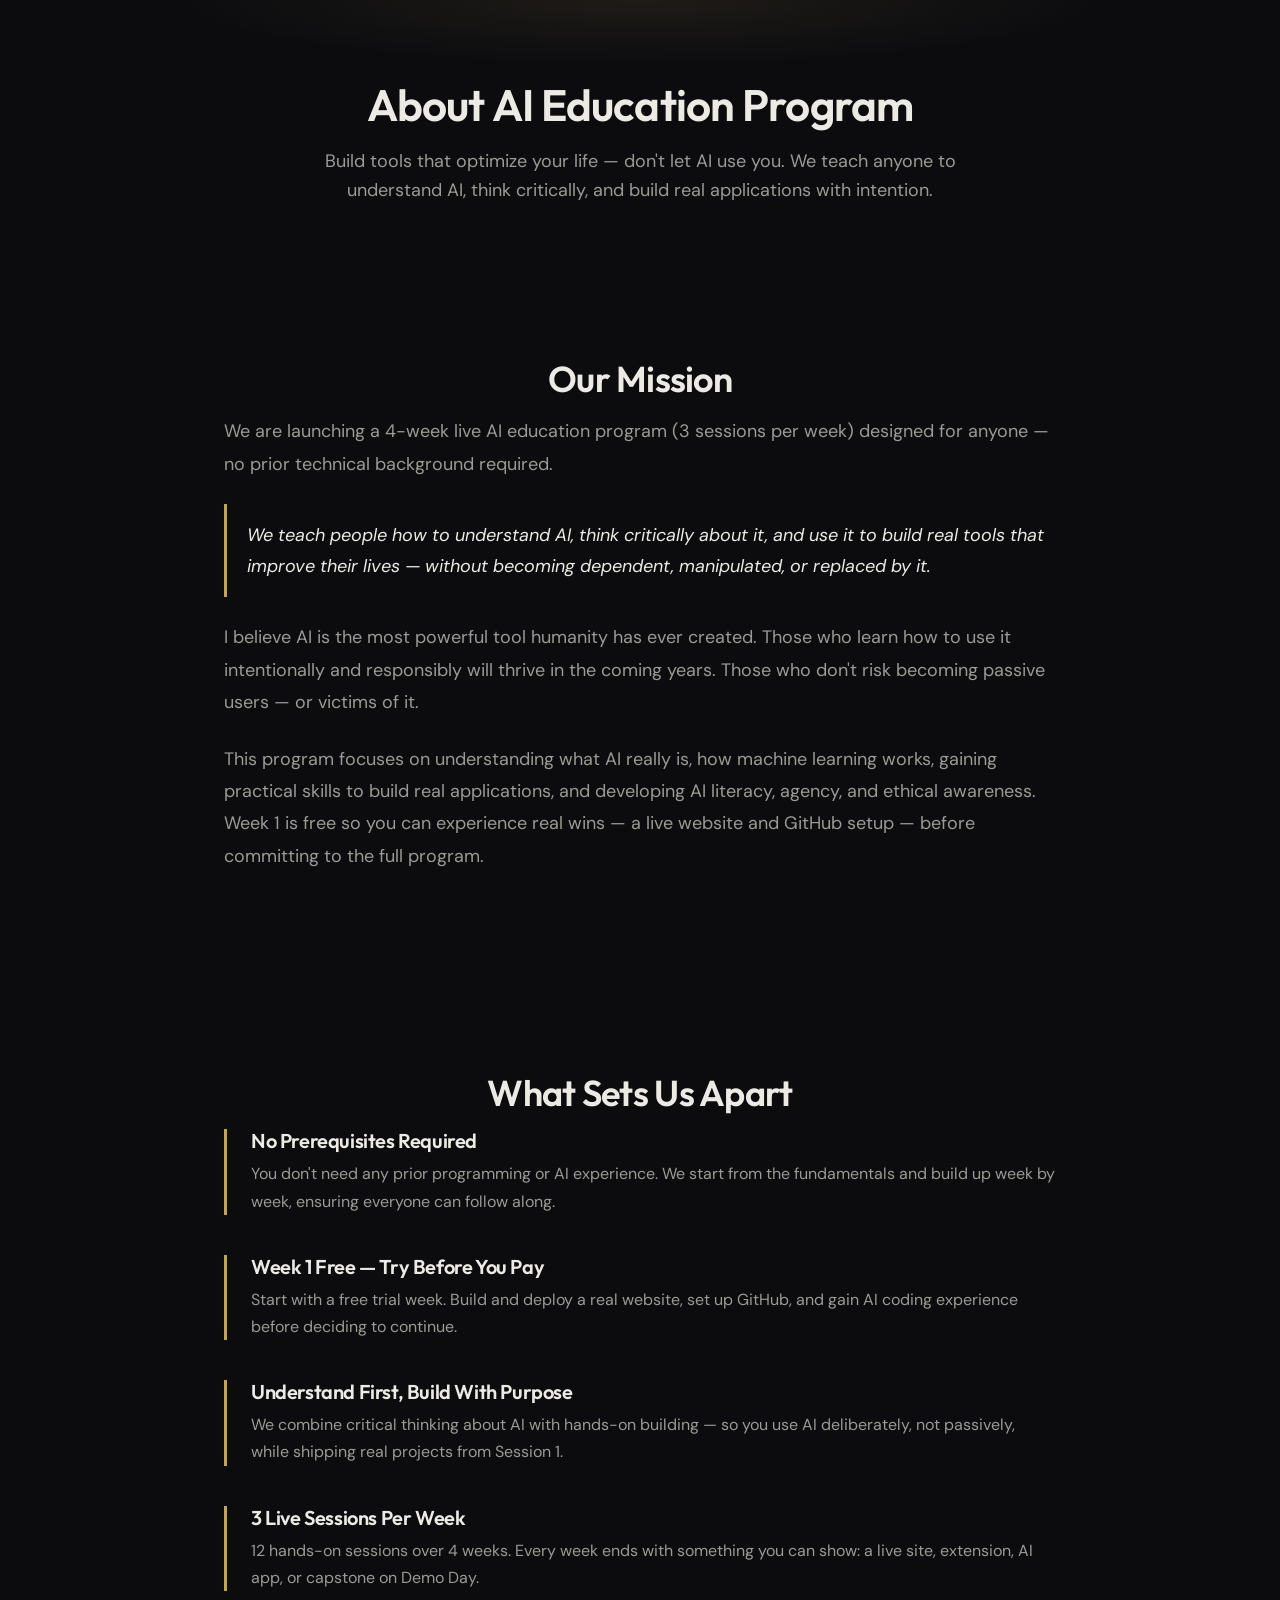
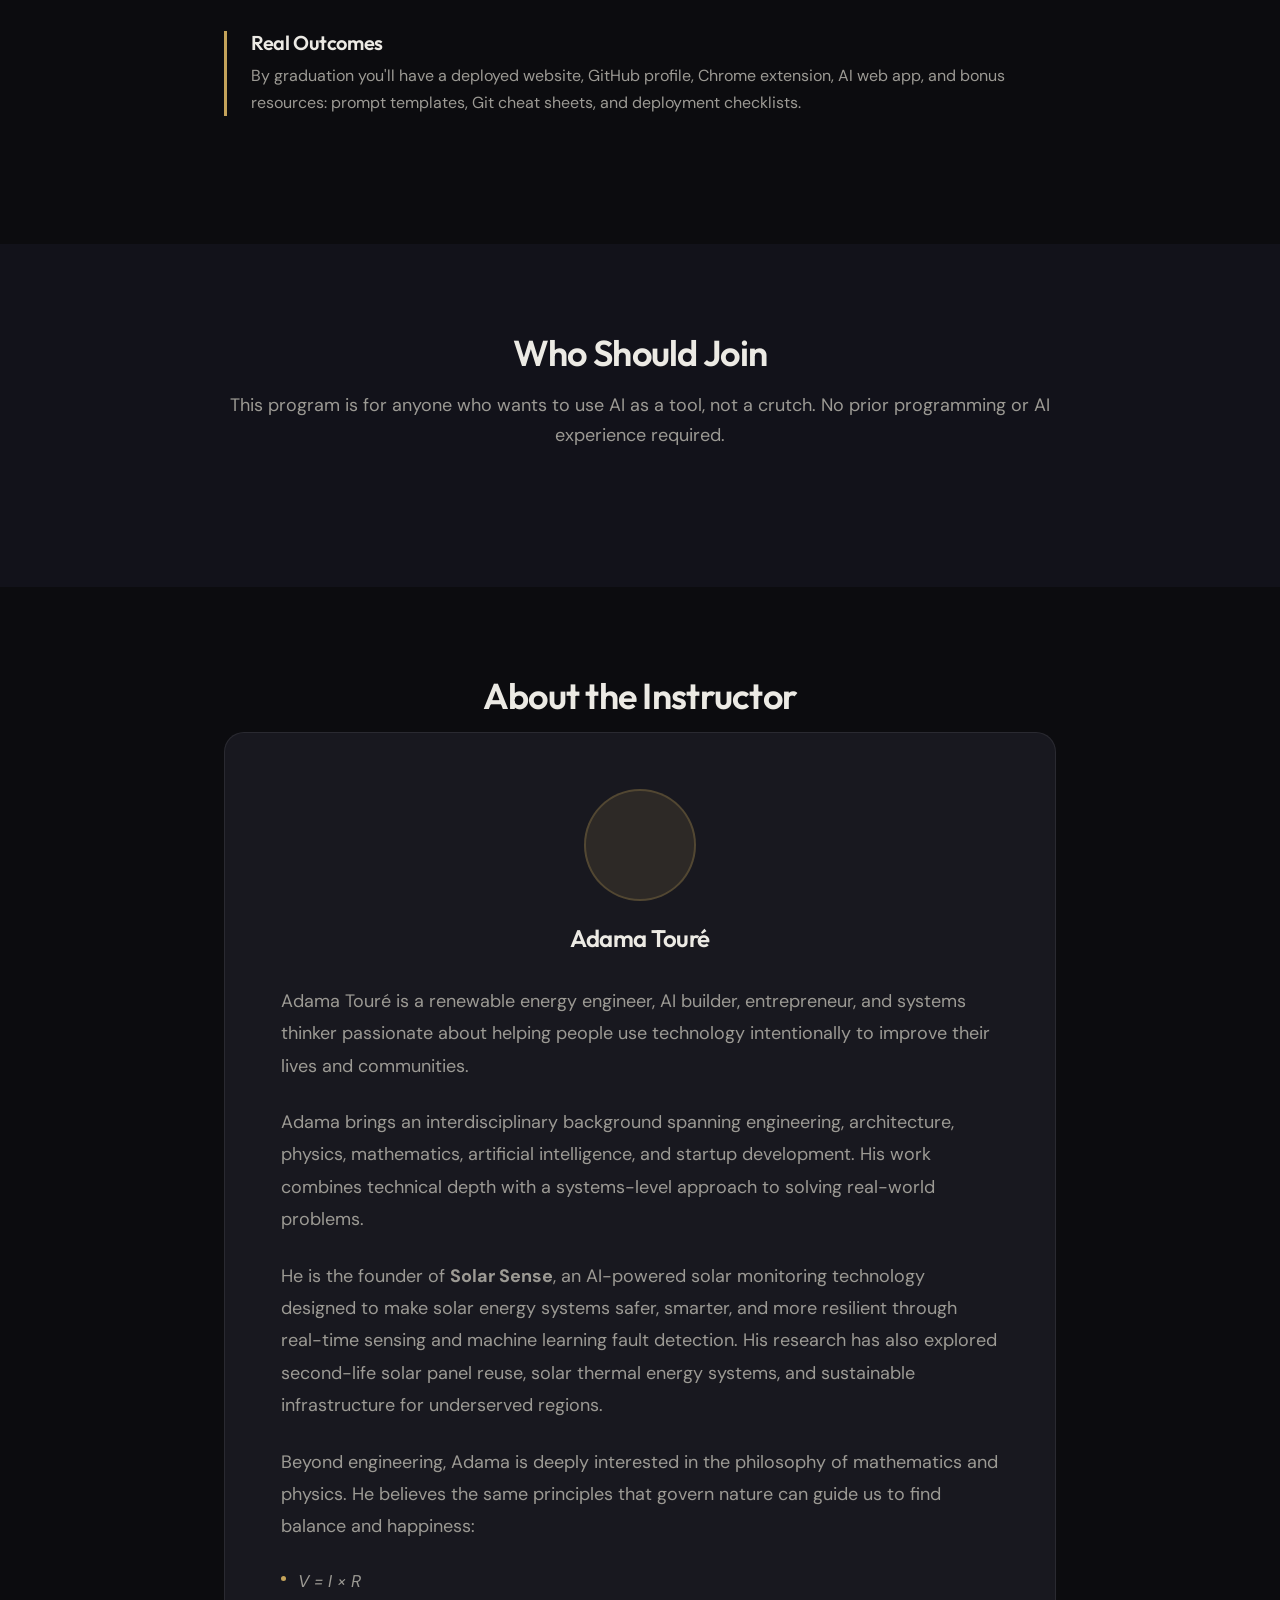
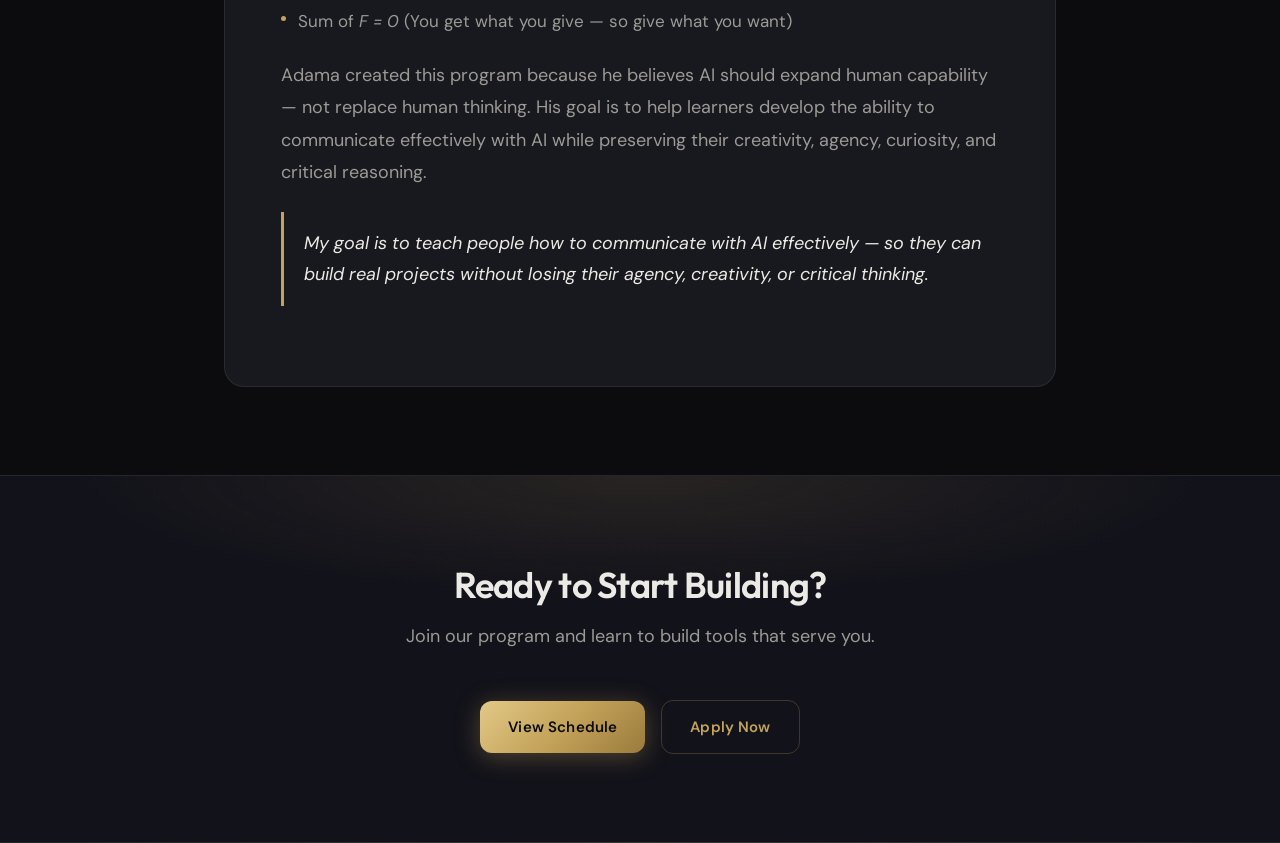
==== about.html @ 84e1b6be "Add Adama Toure instructor bio to about page" ====
<!DOCTYPE html>
<html lang="en">
<head>
  <meta charset="UTF-8" />
  <meta name="viewport" content="width=device-width, initial-scale=1.0" />
  <title>About | AI Education Program</title>
  <meta name="description" content="Learn about our 4-week AI education program with a free Week 1 trial. Understand AI, build real tools, and use it intentionally — no coding experience required." />
  <link rel="preconnect" href="https://fonts.googleapis.com" />
  <link rel="preconnect" href="https://fonts.gstatic.com" crossorigin />
  <link href="https://fonts.googleapis.com/css2?family=DM+Sans:ital,opsz,wght@0,9..40,400;0,9..40,500;0,9..40,600;0,9..40,700&family=Outfit:wght@500;600;700&display=swap" rel="stylesheet" />
  <meta name="theme-color" content="#0c0c0f" />
  <link rel="stylesheet" href="css/styles.css" />
</head>
<body>
  <main>
    <section class="page-hero">
      <div class="container text-center max-w-4xl">
        <h1>About AI Education Program</h1>
        <p class="lead">
          Build tools that optimize your life — don't let AI use you.
          We teach anyone to understand AI, think critically, and build real applications with intention.
        </p>
      </div>
    </section>

    <section class="section section-white">
      <div class="container max-w-4xl">
        <h2 class="section-title text-center">Our Mission</h2>
        <div class="prose">
          <p>
            We are launching a 4-week live AI education program (3 sessions per week) designed for anyone —
            no prior technical background required.
          </p>
          <blockquote class="program-quote">
            We teach people how to understand AI, think critically about it, and use it to build real tools that improve their lives — without becoming dependent, manipulated, or replaced by it.
          </blockquote>
          <p>
            I believe AI is the most powerful tool humanity has ever created. Those who learn how to use it
            intentionally and responsibly will thrive in the coming years. Those who don't risk becoming
            passive users — or victims of it.
          </p>
          <p>
            This program focuses on understanding what AI really is, how machine learning works, gaining
            practical skills to build real applications, and developing AI literacy, agency, and ethical awareness.
            Week 1 is free so you can experience real wins — a live website and GitHub setup — before committing
            to the full program.
          </p>
        </div>
      </div>
    </section>

    <section class="section section-white">
      <div class="container max-w-4xl">
        <h2 class="section-title text-center mb-16">What Sets Us Apart</h2>
        <div class="feature-block">
          <h3>No Prerequisites Required</h3>
          <p>You don't need any prior programming or AI experience. We start from the fundamentals and build up week by week, ensuring everyone can follow along.</p>
        </div>
        <div class="feature-block">
          <h3>Week 1 Free — Try Before You Pay</h3>
          <p>Start with a free trial week. Build and deploy a real website, set up GitHub, and gain AI coding experience before deciding to continue.</p>
        </div>
        <div class="feature-block">
          <h3>Understand First, Build With Purpose</h3>
          <p>We combine critical thinking about AI with hands-on building — so you use AI deliberately, not passively, while shipping real projects from Session 1.</p>
        </div>
        <div class="feature-block">
          <h3>3 Live Sessions Per Week</h3>
          <p>12 hands-on sessions over 4 weeks. Every week ends with something you can show: a live site, extension, AI app, or capstone on Demo Day.</p>
        </div>
        <div class="feature-block">
          <h3>Real Outcomes</h3>
          <p>By graduation you'll have a deployed website, GitHub profile, Chrome extension, AI web app, and bonus resources: prompt templates, Git cheat sheets, and deployment checklists.</p>
        </div>
      </div>
    </section>

    <section class="section section-gray">
      <div class="container max-w-4xl">
        <h2 class="section-title text-center">Who Should Join</h2>
        <p class="section-intro text-center">This program is for anyone who wants to use AI as a tool, not a crutch. No prior programming or AI experience required.</p>
        <div id="about-audience" class="grid-2"></div>
      </div>
    </section>

    <section class="section section-white">
      <div class="container max-w-4xl">
        <h2 class="section-title text-center mb-16">About the Instructor</h2>
        <div class="instructor-card">
          <div class="instructor-card-header text-center">
            <div class="avatar-placeholder" aria-hidden="true"></div>
            <h3>Adama Touré</h3>
          </div>
          <div class="prose instructor-bio">
            <p>
              Adama Touré is a renewable energy engineer, AI builder, entrepreneur, and systems thinker passionate about helping people use technology intentionally to improve their lives and communities.
            </p>
            <p>
              Adama brings an interdisciplinary background spanning engineering, architecture, physics, mathematics, artificial intelligence, and startup development. His work combines technical depth with a systems-level approach to solving real-world problems.
            </p>
            <p>
              He is the founder of <strong>Solar Sense</strong>, an AI-powered solar monitoring technology designed to make solar energy systems safer, smarter, and more resilient through real-time sensing and machine learning fault detection. His research has also explored second-life solar panel reuse, solar thermal energy systems, and sustainable infrastructure for underserved regions.
            </p>
            <p>
              Beyond engineering, Adama is deeply interested in the philosophy of mathematics and physics. He believes the same principles that govern nature can guide us to find balance and happiness:
            </p>
            <ul class="instructor-principles">
              <li><span class="topic-dot"></span><span><em>V = I × R</em></span></li>
              <li><span class="topic-dot"></span><span>Sum of <em>F = 0</em> (You get what you give — so give what you want)</span></li>
            </ul>
            <p>
              Adama created this program because he believes AI should expand human capability — not replace human thinking. His goal is to help learners develop the ability to communicate effectively with AI while preserving their creativity, agency, curiosity, and critical reasoning.
            </p>
            <blockquote class="program-quote">
              My goal is to teach people how to communicate with AI effectively — so they can build real projects without losing their agency, creativity, or critical thinking.
            </blockquote>
          </div>
        </div>
      </div>
    </section>

    <section class="section section-primary">
      <div class="container text-center">
        <h2 class="section-title">Ready to Start Building?</h2>
        <p class="section-intro">Join our program and learn to build tools that serve you.</p>
        <div class="btn-group">
          <a href="schedule.html" class="btn btn-primary">View Schedule</a>
          <a href="contact.html#apply" class="btn btn-secondary">Apply Now</a>
        </div>
      </div>
    </section>
  </main>

  <script src="js/data.js"></script>
  <script src="js/layout.js"></script>
  <script src="js/main.js"></script>
</body>
</html>
---- css/styles.css ----
/* AI Mastery — Midnight Champagne design system */

:root {
  /* Core palette */
  --gold: #c4a35a;
  --gold-light: #e2c887;
  --gold-dark: #9a7b3c;
  --gold-glow: rgba(196, 163, 90, 0.35);

  --ink: #0c0c0f;
  --ink-raised: #12121a;
  --surface: #18181f;
  --surface-hover: #1f1f28;
  --border: rgba(255, 255, 255, 0.08);
  --border-gold: rgba(196, 163, 90, 0.25);

  --text: #eceae4;
  --text-muted: #9c9a94;
  --text-dim: #6b6963;

  /* Legacy token mapping */
  --primary-50: rgba(196, 163, 90, 0.06);
  --primary-100: rgba(196, 163, 90, 0.12);
  --primary-200: rgba(196, 163, 90, 0.28);
  --primary-600: var(--gold);
  --primary-700: var(--gold-light);

  --bg-page: var(--ink);
  --bg-elevated: var(--ink-raised);
  --bg-card: var(--surface);
  --bg-card-alt: var(--surface-hover);

  --gray-50: var(--ink-raised);
  --gray-200: var(--border);
  --gray-300: rgba(255, 255, 255, 0.12);
  --gray-400: var(--text-dim);
  --gray-500: var(--text-muted);
  --gray-600: #b8b5ae;
  --gray-700: #d8d5ce;
  --gray-800: var(--surface);
  --gray-900: var(--text);
  --white: var(--surface);

  --font-display: 'Outfit', system-ui, sans-serif;
  --font-body: 'DM Sans', system-ui, sans-serif;

  --radius-sm: 0.5rem;
  --radius-md: 0.75rem;
  --radius-lg: 1rem;
  --radius-xl: 1.25rem;

  --shadow-sm: 0 2px 8px rgba(0, 0, 0, 0.25);
  --shadow-md: 0 8px 32px rgba(0, 0, 0, 0.4);
  --shadow-gold: 0 4px 24px var(--gold-glow);

  --ease: cubic-bezier(0.4, 0, 0.2, 1);
  --header-h: 4.5rem;
}

*,
*::before,
*::after {
  box-sizing: border-box;
}

html {
  scroll-behavior: smooth;
}

body {
  margin: 0;
  font-family: var(--font-body);
  font-size: 1rem;
  background: var(--bg-page);
  color: var(--text);
  line-height: 1.65;
  -webkit-font-smoothing: antialiased;
}

img {
  max-width: 100%;
  height: auto;
}

a {
  color: inherit;
  text-decoration: none;
}

a:focus-visible,
button:focus-visible {
  outline: 2px solid var(--gold);
  outline-offset: 3px;
}

.container {
  max-width: 76rem;
  margin: 0 auto;
  padding: 0 1.25rem;
}

@media (min-width: 640px) {
  .container {
    padding: 0 2rem;
  }
}

main {
  min-height: calc(100vh - 10rem);
}

/* Typography */
h1, h2, h3, h4 {
  font-family: var(--font-display);
  color: var(--text);
  font-weight: 600;
  letter-spacing: -0.02em;
  line-height: 1.15;
}

/* Header */
.site-header {
  position: sticky;
  top: 0;
  z-index: 50;
  background: rgba(12, 12, 15, 0.82);
  backdrop-filter: blur(16px);
  -webkit-backdrop-filter: blur(16px);
  border-bottom: 1px solid var(--border);
}

.site-header .container {
  padding-top: 1rem;
  padding-bottom: 1rem;
}

.nav-row {
  display: flex;
  align-items: center;
  justify-content: space-between;
  min-height: 2.5rem;
}

.logo {
  font-family: var(--font-display);
  font-size: 1.375rem;
  font-weight: 700;
  letter-spacing: -0.03em;
  color: var(--gold);
  transition: color 0.2s var(--ease);
}

.logo:hover {
  color: var(--gold-light);
}

.nav-desktop {
  display: none;
  align-items: center;
  gap: 0.25rem;
}

.nav-desktop a {
  padding: 0.5rem 1rem;
  border-radius: var(--radius-sm);
  color: var(--text-muted);
  font-size: 0.9375rem;
  font-weight: 500;
  transition: color 0.2s var(--ease), background 0.2s var(--ease);
}

.nav-desktop a:hover {
  color: var(--text);
  background: var(--primary-50);
}

.nav-desktop a.active {
  color: var(--gold);
  background: var(--primary-100);
}

.nav-toggle {
  display: flex;
  align-items: center;
  justify-content: center;
  background: var(--primary-50);
  border: 1px solid var(--border);
  border-radius: var(--radius-sm);
  color: var(--text);
  cursor: pointer;
  padding: 0.5rem;
  transition: border-color 0.2s var(--ease), background 0.2s var(--ease);
}

.nav-toggle:hover {
  border-color: var(--border-gold);
  background: var(--primary-100);
}

.nav-toggle svg {
  width: 1.25rem;
  height: 1.25rem;
}

.nav-mobile {
  display: none;
  margin-top: 0.75rem;
  padding: 0.75rem;
  background: var(--surface);
  border: 1px solid var(--border);
  border-radius: var(--radius-md);
}

.nav-mobile.open {
  display: block;
}

.nav-mobile a {
  display: block;
  padding: 0.75rem 1rem;
  border-radius: var(--radius-sm);
  color: var(--text-muted);
  font-weight: 500;
  transition: color 0.2s, background 0.2s;
}

.nav-mobile a:hover,
.nav-mobile a.active {
  color: var(--gold);
  background: var(--primary-50);
}

@media (min-width: 768px) {
  .nav-desktop {
    display: flex;
  }

  .nav-toggle {
    display: none;
  }
}

.sr-only {
  position: absolute;
  width: 1px;
  height: 1px;
  padding: 0;
  margin: -1px;
  overflow: hidden;
  clip: rect(0, 0, 0, 0);
  border: 0;
}

/* Footer */
.site-footer {
  background: var(--ink-raised);
  border-top: 1px solid var(--border);
  color: var(--text-muted);
}

.site-footer .container {
  padding-top: 4rem;
  padding-bottom: 2rem;
}

.footer-grid {
  display: grid;
  grid-template-columns: 1fr;
  gap: 2.5rem;
}

@media (min-width: 768px) {
  .footer-grid {
    grid-template-columns: 1.4fr 1fr 1fr;
  }

  .footer-grid-simple {
    grid-template-columns: 1fr;
    max-width: 24rem;
  }
}

.site-footer h3 {
  font-family: var(--font-display);
  color: var(--gold);
  font-size: 1rem;
  font-weight: 600;
  text-transform: uppercase;
  letter-spacing: 0.08em;
  margin: 0 0 1.25rem;
}

.site-footer p,
.site-footer li {
  font-size: 0.9375rem;
  line-height: 1.6;
}

.site-footer ul {
  list-style: none;
  padding: 0;
  margin: 0;
}

.site-footer li {
  margin-bottom: 0.625rem;
}

.site-footer a {
  transition: color 0.2s var(--ease);
}

.site-footer a:hover {
  color: var(--gold-light);
}

.footer-bottom {
  border-top: 1px solid var(--border);
  margin-top: 3rem;
  padding-top: 1.5rem;
  text-align: center;
  font-size: 0.8125rem;
  color: var(--text-dim);
}

/* Buttons */
.btn {
  display: inline-flex;
  align-items: center;
  justify-content: center;
  padding: 0.875rem 1.75rem;
  border-radius: var(--radius-md);
  font-family: var(--font-body);
  font-size: 0.9375rem;
  font-weight: 600;
  letter-spacing: 0.01em;
  transition: transform 0.2s var(--ease), box-shadow 0.2s var(--ease), background 0.2s var(--ease), border-color 0.2s var(--ease);
}

.btn:hover {
  transform: translateY(-2px);
}

.btn:active {
  transform: translateY(0);
}

.btn-primary {
  background: linear-gradient(135deg, var(--gold-light) 0%, var(--gold) 50%, var(--gold-dark) 100%);
  color: #0c0c0f;
  border: none;
  box-shadow: var(--shadow-gold);
}

.btn-primary:hover {
  box-shadow: 0 6px 28px var(--gold-glow);
  color: #0c0c0f;
}

.btn-secondary {
  background: transparent;
  color: var(--gold);
  border: 1.5px solid var(--border-gold);
}

.btn-secondary:hover {
  background: var(--primary-50);
  border-color: var(--gold);
  color: var(--gold-light);
}

.btn-group {
  display: flex;
  flex-direction: column;
  gap: 1rem;
  justify-content: center;
  align-items: center;
}

@media (min-width: 640px) {
  .btn-group {
    flex-direction: row;
  }
}

/* Sections */
.section {
  padding: 5.5rem 0;
  position: relative;
}

.section-sm {
  padding: 0;
}

.section-white {
  background: var(--bg-page);
}

.section-gray {
  background: var(--ink-raised);
}

.section-primary {
  background:
    radial-gradient(ellipse 80% 60% at 50% 0%, rgba(196, 163, 90, 0.12) 0%, transparent 55%),
    var(--ink-raised);
  border-top: 1px solid var(--border);
  border-bottom: 1px solid var(--border);
}

.section-primary h2.section-title {
  color: var(--text);
}

.section-primary .section-intro {
  color: var(--text-muted);
}

.text-center {
  text-align: center;
}

/* Hero */
.hero {
  position: relative;
  padding: 6rem 0 5rem;
  overflow: hidden;
}

.hero::before {
  content: '';
  position: absolute;
  inset: 0;
  background:
    radial-gradient(ellipse 70% 50% at 50% -10%, rgba(196, 163, 90, 0.18) 0%, transparent 55%),
    radial-gradient(ellipse 40% 30% at 80% 60%, rgba(196, 163, 90, 0.06) 0%, transparent 50%);
  pointer-events: none;
}

.hero .container {
  position: relative;
  z-index: 1;
}

.cohort-start-banner {
  margin: 1rem 0 0;
  font-size: 1rem;
  color: var(--gray-400);
  animation: fadeUp 0.6s var(--ease) 0.25s both;
}

.cohort-start-banner strong {
  color: var(--gold);
  font-weight: 600;
}

.hero-badge {
  display: inline-block;
  padding: 0.375rem 1rem;
  margin-bottom: 1.5rem;
  font-size: 0.8125rem;
  font-weight: 600;
  letter-spacing: 0.12em;
  text-transform: uppercase;
  color: var(--gold);
  background: var(--primary-100);
  border: 1px solid var(--border-gold);
  border-radius: 999px;
  animation: fadeUp 0.6s var(--ease) both;
}

.hero h1 {
  font-size: clamp(2rem, 5vw, 3.5rem);
  font-weight: 700;
  margin: 0 0 1.5rem;
  line-height: 1.1;
  animation: fadeUp 0.6s var(--ease) 0.1s both;
}

.hero .highlight {
  display: block;
  margin-top: 0.25rem;
  background: linear-gradient(135deg, var(--gold-light) 0%, var(--gold) 100%);
  -webkit-background-clip: text;
  -webkit-text-fill-color: transparent;
  background-clip: text;
}

.hero-intro {
  max-width: 40rem;
  margin: 0 auto 2rem;
}

.hero-quote {
  text-align: left;
  margin: 0 auto 1.5rem;
}

.hero .lead {
  font-size: clamp(1.0625rem, 2vw, 1.25rem);
  color: var(--text-muted);
  max-width: 36rem;
  margin-left: auto;
  margin-right: auto;
  line-height: 1.7;
  animation: fadeUp 0.6s var(--ease) 0.2s both;
}

.hero-intro .lead {
  margin-bottom: 1rem;
}

.hero-intro .lead:last-child {
  margin-bottom: 2.5rem;
}

.hero .btn-group {
  animation: fadeUp 0.6s var(--ease) 0.3s both;
}

@media (min-width: 768px) {
  .hero {
    padding: 8rem 0 6rem;
  }
}

.page-hero {
  position: relative;
  padding: 5rem 0 4rem;
  overflow: hidden;
}

.page-hero::before {
  content: '';
  position: absolute;
  inset: 0;
  background: radial-gradient(ellipse 60% 40% at 50% 0%, rgba(196, 163, 90, 0.1) 0%, transparent 60%);
  pointer-events: none;
}

.page-hero .container {
  position: relative;
  z-index: 1;
}

.page-hero h1 {
  font-size: clamp(2rem, 4vw, 2.75rem);
  margin: 0 0 1rem;
}

.page-hero .lead {
  font-size: 1.125rem;
  color: var(--text-muted);
  margin: 0;
  max-width: 40rem;
  margin-left: auto;
  margin-right: auto;
}

/* Stats bar */
.stats-bar {
  margin-top: -2rem;
  padding-bottom: 4rem;
  position: relative;
  z-index: 2;
}

.stats-grid {
  display: grid;
  grid-template-columns: repeat(2, 1fr);
  gap: 1rem;
}

@media (min-width: 768px) {
  .stats-grid {
    grid-template-columns: repeat(4, 1fr);
    gap: 1.25rem;
  }
}

.stat-card {
  text-align: center;
  padding: 1.5rem 1rem;
  background: var(--surface);
  border: 1px solid var(--border);
  border-radius: var(--radius-lg);
  transition: border-color 0.25s var(--ease), transform 0.25s var(--ease), box-shadow 0.25s var(--ease);
}

.stat-card:hover {
  border-color: var(--border-gold);
  transform: translateY(-4px);
  box-shadow: var(--shadow-md);
}

.stat-value {
  font-family: var(--font-display);
  font-size: 1.75rem;
  font-weight: 700;
  color: var(--gold);
  margin-bottom: 0.25rem;
  letter-spacing: -0.02em;
}

@media (min-width: 768px) {
  .stat-value {
    font-size: 2rem;
  }
}

.stat-label {
  font-size: 0.8125rem;
  font-weight: 500;
  text-transform: uppercase;
  letter-spacing: 0.06em;
  color: var(--text-dim);
}

/* Section headers */
.section-eyebrow {
  display: inline-block;
  font-size: 0.75rem;
  font-weight: 600;
  letter-spacing: 0.14em;
  text-transform: uppercase;
  color: var(--gold);
  margin-bottom: 0.75rem;
}

h2.section-title {
  font-size: clamp(1.75rem, 3vw, 2.25rem);
  margin: 0 0 1rem;
}

.section-intro {
  font-size: 1.125rem;
  color: var(--text-muted);
  margin: 0 0 3rem;
  line-height: 1.7;
}

.section-header {
  text-align: center;
  max-width: 40rem;
  margin: 0 auto 3.5rem;
}

.section-header .section-intro {
  margin-bottom: 0;
}

.max-w-3xl {
  max-width: 48rem;
  margin-left: auto;
  margin-right: auto;
}

.max-w-4xl {
  max-width: 56rem;
  margin-left: auto;
  margin-right: auto;
}

.max-w-5xl {
  max-width: 64rem;
  margin-left: auto;
  margin-right: auto;
}

/* Grids */
.grid-2 {
  display: grid;
  gap: 1.25rem;
}

.grid-3 {
  display: grid;
  gap: 1.5rem;
}

.grid-4 {
  display: grid;
  grid-template-columns: repeat(2, 1fr);
  gap: 1.25rem;
}

@media (min-width: 768px) {
  .grid-2 {
    grid-template-columns: repeat(2, 1fr);
    gap: 1.5rem;
  }

  .grid-3 {
    grid-template-columns: repeat(3, 1fr);
    gap: 1.5rem;
  }

  .grid-4 {
    grid-template-columns: repeat(4, 1fr);
  }
}

@media (min-width: 1024px) {
  .grid-audience {
    grid-template-columns: repeat(3, 1fr);
  }
}

/* Cards */
.card {
  background: var(--bg-card);
  padding: 2rem;
  border-radius: var(--radius-lg);
  border: 1px solid var(--border);
  transition: border-color 0.25s var(--ease), transform 0.25s var(--ease), box-shadow 0.25s var(--ease);
}

.card:hover {
  border-color: var(--border-gold);
  transform: translateY(-3px);
  box-shadow: var(--shadow-md);
}

.card-muted {
  background: var(--bg-card-alt) !important;
}

.card-bordered {
  padding: 1.75rem;
  background: var(--bg-card);
  border: 1px solid var(--border);
  border-radius: var(--radius-lg);
  transition: border-color 0.25s var(--ease), transform 0.25s var(--ease), box-shadow 0.25s var(--ease);
}

.card-bordered:hover {
  border-color: var(--gold);
  transform: translateY(-3px);
  box-shadow: var(--shadow-md);
}

.icon-box {
  width: 3rem;
  height: 3rem;
  background: var(--primary-100);
  border: 1px solid var(--border-gold);
  border-radius: var(--radius-md);
  display: flex;
  align-items: center;
  justify-content: center;
  margin-bottom: 1.25rem;
}

.icon-box svg {
  width: 1.375rem;
  height: 1.375rem;
  color: var(--gold);
  stroke-width: 1.75;
}

.card h3 {
  font-size: 1.125rem;
  font-weight: 600;
  margin: 0 0 0.625rem;
}

.card p {
  color: var(--text-muted);
  margin: 0;
  font-size: 0.9375rem;
  line-height: 1.65;
}

/* Philosophy */
.philosophy-grid {
  display: grid;
  gap: 1rem;
}

@media (min-width: 768px) {
  .philosophy-grid {
    grid-template-columns: repeat(2, 1fr);
    gap: 1.25rem;
  }
}

.philosophy-item {
  display: flex;
  align-items: flex-start;
  gap: 1rem;
  padding: 1.25rem 1.5rem;
  background: var(--surface);
  border: 1px solid var(--border);
  border-radius: var(--radius-md);
  transition: border-color 0.2s var(--ease);
}

.philosophy-item:hover {
  border-color: var(--border-gold);
}

.philosophy-item p {
  margin: 0;
  color: var(--text-muted);
  font-size: 0.9375rem;
  line-height: 1.6;
}

.check-circle {
  flex-shrink: 0;
  width: 1.75rem;
  height: 1.75rem;
  background: linear-gradient(135deg, var(--gold-light), var(--gold));
  color: #0c0c0f;
  border-radius: 50%;
  display: flex;
  align-items: center;
  justify-content: center;
  font-weight: 700;
  font-size: 0.75rem;
}

.number-circle {
  flex-shrink: 0;
  width: 2.5rem;
  height: 2.5rem;
  background: linear-gradient(135deg, var(--gold-light), var(--gold-dark));
  color: #0c0c0f;
  border-radius: 50%;
  display: flex;
  align-items: center;
  justify-content: center;
  font-family: var(--font-display);
  font-weight: 700;
  font-size: 0.9375rem;
}

/* About */
.prose p {
  font-size: 1.125rem;
  color: var(--text-muted);
  line-height: 1.8;
  margin: 0 0 1.5rem;
}

.program-quote {
  font-size: 1.125rem;
  font-style: italic;
  color: var(--text);
  line-height: 1.7;
  margin: 0 0 1.5rem;
  padding: 1rem 0 1rem 1.25rem;
  border-left: 3px solid var(--gold);
}

.overview-focus-list {
  list-style: none;
  padding: 0;
  margin: 0;
  display: grid;
  gap: 0.75rem;
}

.overview-focus-list li {
  display: flex;
  align-items: flex-start;
  gap: 0.75rem;
  font-size: 1.0625rem;
  color: var(--text-muted);
}

.feature-block {
  border-left: 3px solid var(--gold);
  padding: 0 0 0 1.5rem;
  margin-bottom: 2.5rem;
}

.feature-block h3 {
  font-size: 1.25rem;
  margin: 0 0 0.5rem;
}

.feature-block p {
  color: var(--text-muted);
  font-size: 1rem;
  margin: 0;
  line-height: 1.7;
}

.instructor-card {
  background: var(--surface);
  border: 1px solid var(--border);
  padding: 2.5rem;
  border-radius: var(--radius-xl);
}

.instructor-card-header h3 {
  margin: 1rem 0 0;
  font-size: 1.5rem;
}

.instructor-bio {
  margin-top: 2rem;
  text-align: left;
}

.instructor-principles {
  list-style: none;
  padding: 0;
  margin: 0 0 1.5rem;
  display: grid;
  gap: 0.75rem;
}

.instructor-principles li {
  display: flex;
  align-items: flex-start;
  gap: 0.75rem;
  font-size: 1.0625rem;
  color: var(--text-muted);
}

@media (min-width: 768px) {
  .instructor-card {
    padding: 3.5rem;
  }
}

.avatar-placeholder {
  width: 7rem;
  height: 7rem;
  background: var(--primary-100);
  border: 2px solid var(--border-gold);
  border-radius: 50%;
  margin: 0 auto 1.5rem;
}

/* Program */
.program-meta {
  display: flex;
  flex-wrap: wrap;
  justify-content: center;
  gap: 1rem 1.5rem;
  margin-top: 1.5rem;
}

.program-meta span {
  display: inline-flex;
  align-items: center;
  gap: 0.5rem;
  padding: 0.5rem 1rem;
  font-size: 0.875rem;
  font-weight: 500;
  color: var(--text-muted);
  background: var(--primary-50);
  border: 1px solid var(--border);
  border-radius: 999px;
}

.program-meta svg {
  width: 1rem;
  height: 1rem;
  color: var(--gold);
}

.week-header {
  text-align: center;
  margin-bottom: 2.5rem;
}

.week-header h2 {
  font-size: 1.5rem;
  margin: 0 0 0.5rem;
  color: var(--gold);
}

.week-header p {
  font-size: 1rem;
  color: var(--text-muted);
  margin: 0;
}

.week-section {
  margin-bottom: 3.5rem;
}

.week-section:last-child {
  margin-bottom: 0;
}

/* Day cards */
.day-card {
  background: var(--bg-card);
  border: 1px solid var(--border);
  border-radius: var(--radius-lg);
  overflow: hidden;
  transition: border-color 0.25s var(--ease), box-shadow 0.25s var(--ease);
}

.day-card:hover {
  border-color: var(--border-gold);
}

.day-card.expanded {
  border-color: var(--gold);
  box-shadow: var(--shadow-sm);
}

.day-card-toggle {
  width: 100%;
  padding: 1.5rem 1.75rem;
  text-align: left;
  background: none;
  border: none;
  cursor: pointer;
  display: flex;
  align-items: center;
  justify-content: space-between;
  gap: 1rem;
  font-family: inherit;
  color: var(--text);
  transition: background 0.2s;
}

.day-card-toggle:hover {
  background: var(--primary-50);
}

.day-card-toggle h3 {
  font-family: var(--font-display);
  font-size: 1.125rem;
  font-weight: 600;
  margin: 0 0 0.375rem;
}

.day-card-toggle p {
  color: var(--text-muted);
  margin: 0;
  font-size: 0.875rem;
}

.day-card-chevron {
  width: 1.25rem;
  height: 1.25rem;
  color: var(--gold);
  flex-shrink: 0;
  transition: transform 0.3s var(--ease);
}

.day-card.expanded .day-card-chevron {
  transform: rotate(180deg);
}

.day-card-topics {
  display: none;
  padding: 0 1.75rem 1.5rem;
  border-top: 1px solid var(--border);
  background: rgba(0, 0, 0, 0.2);
}

.day-card.expanded .day-card-topics {
  display: block;
}

.day-card-topics h4 {
  font-size: 0.75rem;
  font-weight: 600;
  text-transform: uppercase;
  letter-spacing: 0.1em;
  color: var(--gold);
  margin: 1.25rem 0 0.75rem;
}

.day-card-topics ul {
  list-style: none;
  padding: 0;
  margin: 0;
}

.day-card-topics li {
  display: flex;
  align-items: flex-start;
  gap: 0.75rem;
  margin-bottom: 0.5rem;
  color: var(--text-muted);
  font-size: 0.9375rem;
}

.topic-dot {
  flex-shrink: 0;
  width: 5px;
  height: 5px;
  background: var(--gold);
  border-radius: 50%;
  margin-top: 0.55rem;
}

.step-circle {
  width: 3.5rem;
  height: 3.5rem;
  background: var(--primary-100);
  border: 1px solid var(--border-gold);
  border-radius: 50%;
  display: flex;
  align-items: center;
  justify-content: center;
  margin: 0 auto 1rem;
  font-family: var(--font-display);
  font-size: 1.25rem;
  font-weight: 700;
  color: var(--gold);
}

.grid-3 .text-center p {
  color: var(--text-muted);
  font-size: 0.9375rem;
  margin: 0;
}

/* Schedule */
.format-grid {
  display: grid;
  gap: 1.25rem;
}

@media (min-width: 640px) {
  .format-grid {
    grid-template-columns: repeat(2, 1fr);
  }
}

@media (min-width: 1024px) {
  .format-grid {
    grid-template-columns: repeat(4, 1fr);
  }
}

.format-card {
  text-align: center;
  padding: 2rem 1.5rem;
  background: var(--bg-card);
  border: 1px solid var(--border);
  border-radius: var(--radius-lg);
  transition: transform 0.25s var(--ease), border-color 0.25s var(--ease);
}

.format-card:hover {
  transform: translateY(-4px);
  border-color: var(--border-gold);
}

.format-card-highlight {
  border-color: var(--border-gold);
  background: var(--primary-100);
}

.format-card .big {
  font-family: var(--font-display);
  font-size: 2.5rem;
  font-weight: 700;
  color: var(--gold);
  line-height: 1;
  margin-bottom: 0.5rem;
}

.timeline-week {
  margin-bottom: 3rem;
}

.timeline-week:last-child {
  margin-bottom: 0;
}

.timeline-week-header {
  background: linear-gradient(135deg, var(--gold-light) 0%, var(--gold) 50%, var(--gold-dark) 100%);
  color: #0c0c0f;
  padding: 1.25rem 1.5rem;
  border-radius: var(--radius-lg) var(--radius-lg) 0 0;
}

.timeline-week-header h3 {
  margin: 0 0 0.25rem;
  font-size: 1.25rem;
  font-weight: 700;
  color: #0c0c0f;
}

.timeline-week-header p {
  margin: 0;
  font-size: 0.875rem;
  color: rgba(12, 12, 15, 0.75);
}

.timeline-days {
  background: var(--bg-card);
  border: 1px solid var(--border-gold);
  border-top: none;
  border-radius: 0 0 var(--radius-lg) var(--radius-lg);
  overflow: hidden;
}

.timeline-day {
  padding: 1.5rem 1.75rem;
  border-bottom: 1px solid var(--border);
  transition: background 0.2s;
}

.timeline-day:hover {
  background: var(--primary-50);
}

.timeline-day:last-child {
  border-bottom: none;
}

.timeline-day-inner {
  display: flex;
  gap: 1.25rem;
}

.day-badge {
  flex-shrink: 0;
  width: 3.5rem;
  height: 3.5rem;
  background: var(--primary-100);
  border: 1px solid var(--border-gold);
  border-radius: var(--radius-md);
  display: flex;
  align-items: center;
  justify-content: center;
  font-family: var(--font-display);
  font-weight: 700;
  font-size: 0.6875rem;
  color: var(--gold);
  text-align: center;
  line-height: 1.2;
}

.timeline-meta {
  display: flex;
  flex-wrap: wrap;
  gap: 1rem;
  font-size: 0.8125rem;
  color: var(--text-dim);
}

.check-list {
  list-style: none;
  padding: 0;
  margin: 0;
}

.check-list li {
  display: flex;
  align-items: flex-start;
  gap: 0.75rem;
  margin-bottom: 0.625rem;
  color: var(--text-muted);
  font-size: 0.9375rem;
}

.check-list svg {
  width: 1.125rem;
  height: 1.125rem;
  color: var(--gold);
  flex-shrink: 0;
  margin-top: 0.2rem;
}

.check-list.optional svg {
  color: var(--text-dim);
}

.setup-box {
  background: var(--surface);
  padding: 2rem;
  border-radius: var(--radius-lg);
  border: 1px solid var(--border-gold);
}

.setup-box h3 {
  margin-top: 0;
}

.setup-box ul {
  list-style: none;
  padding: 0;
  margin: 0;
}

.setup-box li {
  display: flex;
  gap: 0.75rem;
  margin-bottom: 0.625rem;
  color: var(--text-muted);
  font-size: 0.9375rem;
}

.setup-box .arrow {
  color: var(--gold);
  font-weight: 700;
}

/* Contact */
.contact-card {
  background: var(--bg-card);
  border: 1px solid var(--border);
  padding: 2rem;
  border-radius: var(--radius-lg);
  transition: border-color 0.25s var(--ease), transform 0.25s var(--ease);
  height: 100%;
}

.contact-card:hover {
  border-color: var(--border-gold);
  transform: translateY(-3px);
}

.contact-card h3 {
  font-size: 1.0625rem;
  margin: 0 0 0.5rem;
}

.contact-card p {
  color: var(--text-muted);
  font-size: 0.9375rem;
  margin: 0 0 0.75rem;
}

.contact-card a {
  color: var(--gold);
  font-weight: 600;
  transition: color 0.2s;
}

.contact-card a:hover {
  color: var(--gold-light);
}

.faq-item {
  background: var(--bg-card);
  border: 1px solid var(--border);
  padding: 1.5rem 1.75rem;
  border-radius: var(--radius-lg);
  margin-bottom: 1rem;
  transition: border-color 0.2s var(--ease);
}

.faq-item:hover {
  border-color: var(--border-gold);
}

.faq-item:last-child {
  margin-bottom: 0;
}

.faq-item h3 {
  font-size: 1.0625rem;
  font-weight: 600;
  margin: 0 0 0.625rem;
  color: var(--text);
}

.faq-item p {
  color: var(--text-muted);
  margin: 0;
  font-size: 0.9375rem;
  line-height: 1.65;
}

.email-cta {
  display: inline-flex;
  padding: 0.875rem 2rem;
  background: linear-gradient(135deg, var(--gold-light), var(--gold));
  color: #0c0c0f;
  border-radius: var(--radius-md);
  font-weight: 600;
  transition: transform 0.2s var(--ease), box-shadow 0.2s var(--ease);
}

.email-cta:hover {
  transform: translateY(-2px);
  box-shadow: var(--shadow-gold);
  color: #0c0c0f;
}

.text-gray-900 {
  color: var(--text);
}

.text-dim {
  color: var(--text-dim);
  font-size: 0.875rem;
}

.mb-16 {
  margin-bottom: 4rem;
}

.day-cards {
  display: flex;
  flex-direction: column;
  gap: 1rem;
}

.icon-menu[hidden],
.icon-close[hidden] {
  display: none;
}

.timeline-day h4 {
  margin: 0 0 0.375rem;
  font-size: 1.0625rem;
}

.timeline-day p {
  color: var(--text-muted);
  margin: 0 0 0.625rem;
  font-size: 0.875rem;
}

#about-philosophy.grid-2 .card,
#about-audience.grid-2 .card {
  height: 100%;
}

#about-philosophy .philosophy-item p {
  margin: 0;
}

.section-primary .btn-secondary {
  border-color: var(--border-gold);
}

/* CTA band */
.cta-band {
  text-align: center;
}

.cta-band .section-intro {
  margin-left: auto;
  margin-right: auto;
  max-width: 32rem;
}

/* Intake form */
.intake-form-section {
  scroll-margin-top: 5rem;
}

.intake-form-panel {
  background: var(--bg-card);
  border: 1px solid var(--border);
  border-radius: var(--radius-lg);
  padding: 2rem;
  text-align: center;
}

.intake-form-panel-intro {
  color: var(--text-muted);
  margin: 0 0 1.5rem;
  font-size: 0.9375rem;
  line-height: 1.65;
}

.intake-form-fields {
  max-width: 20rem;
  margin: 0 auto 1.75rem;
  text-align: left;
}

.intake-form-actions {
  justify-content: center;
}

.intake-form-fallback {
  margin-top: 1rem;
  color: var(--text-muted);
  font-size: 0.9375rem;
}

.intake-form-fallback a {
  color: var(--gold);
  font-weight: 600;
}

.intake-form-fallback a:hover {
  color: var(--gold-light);
}

/* Animations */
@keyframes fadeUp {
  from {
    opacity: 0;
    transform: translateY(16px);
  }
  to {
    opacity: 1;
    transform: translateY(0);
  }
}

@media (prefers-reduced-motion: reduce) {
  *,
  *::before,
  *::after {
    animation-duration: 0.01ms !important;
    transition-duration: 0.01ms !important;
  }
}
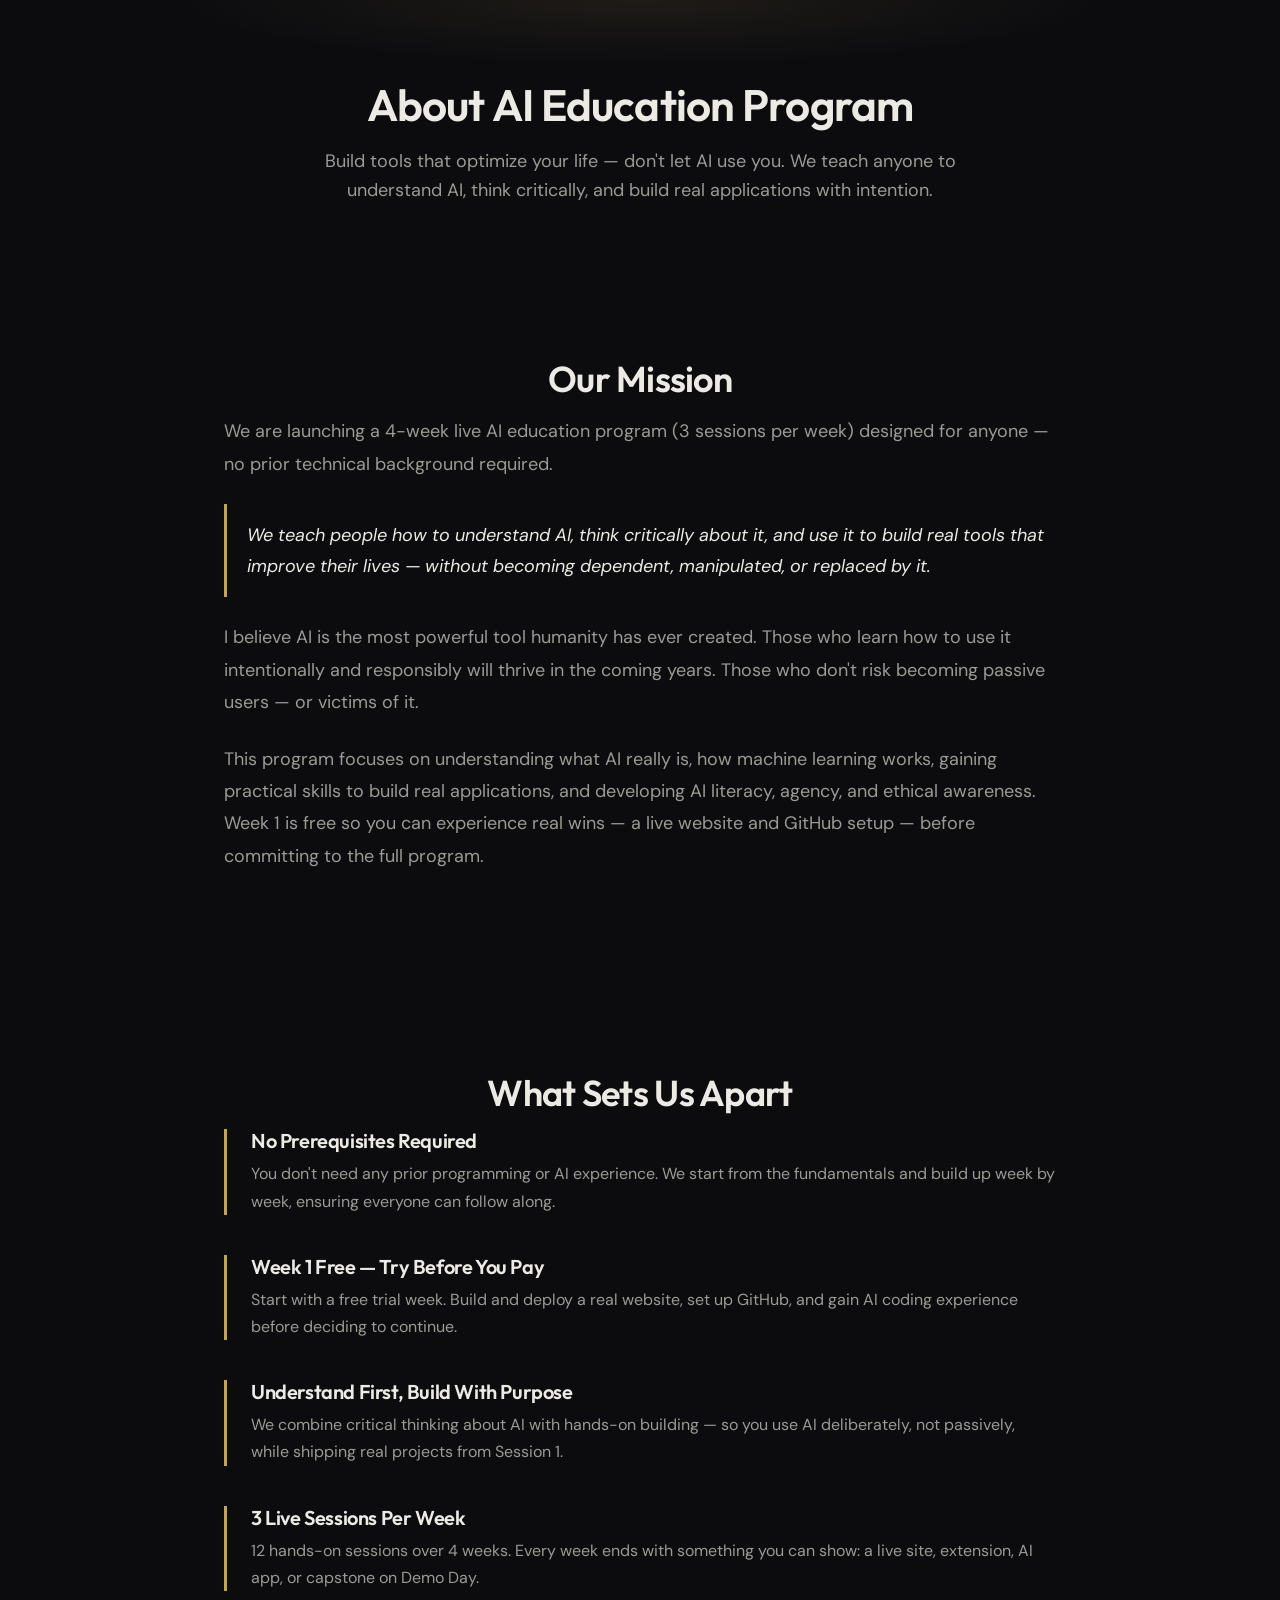
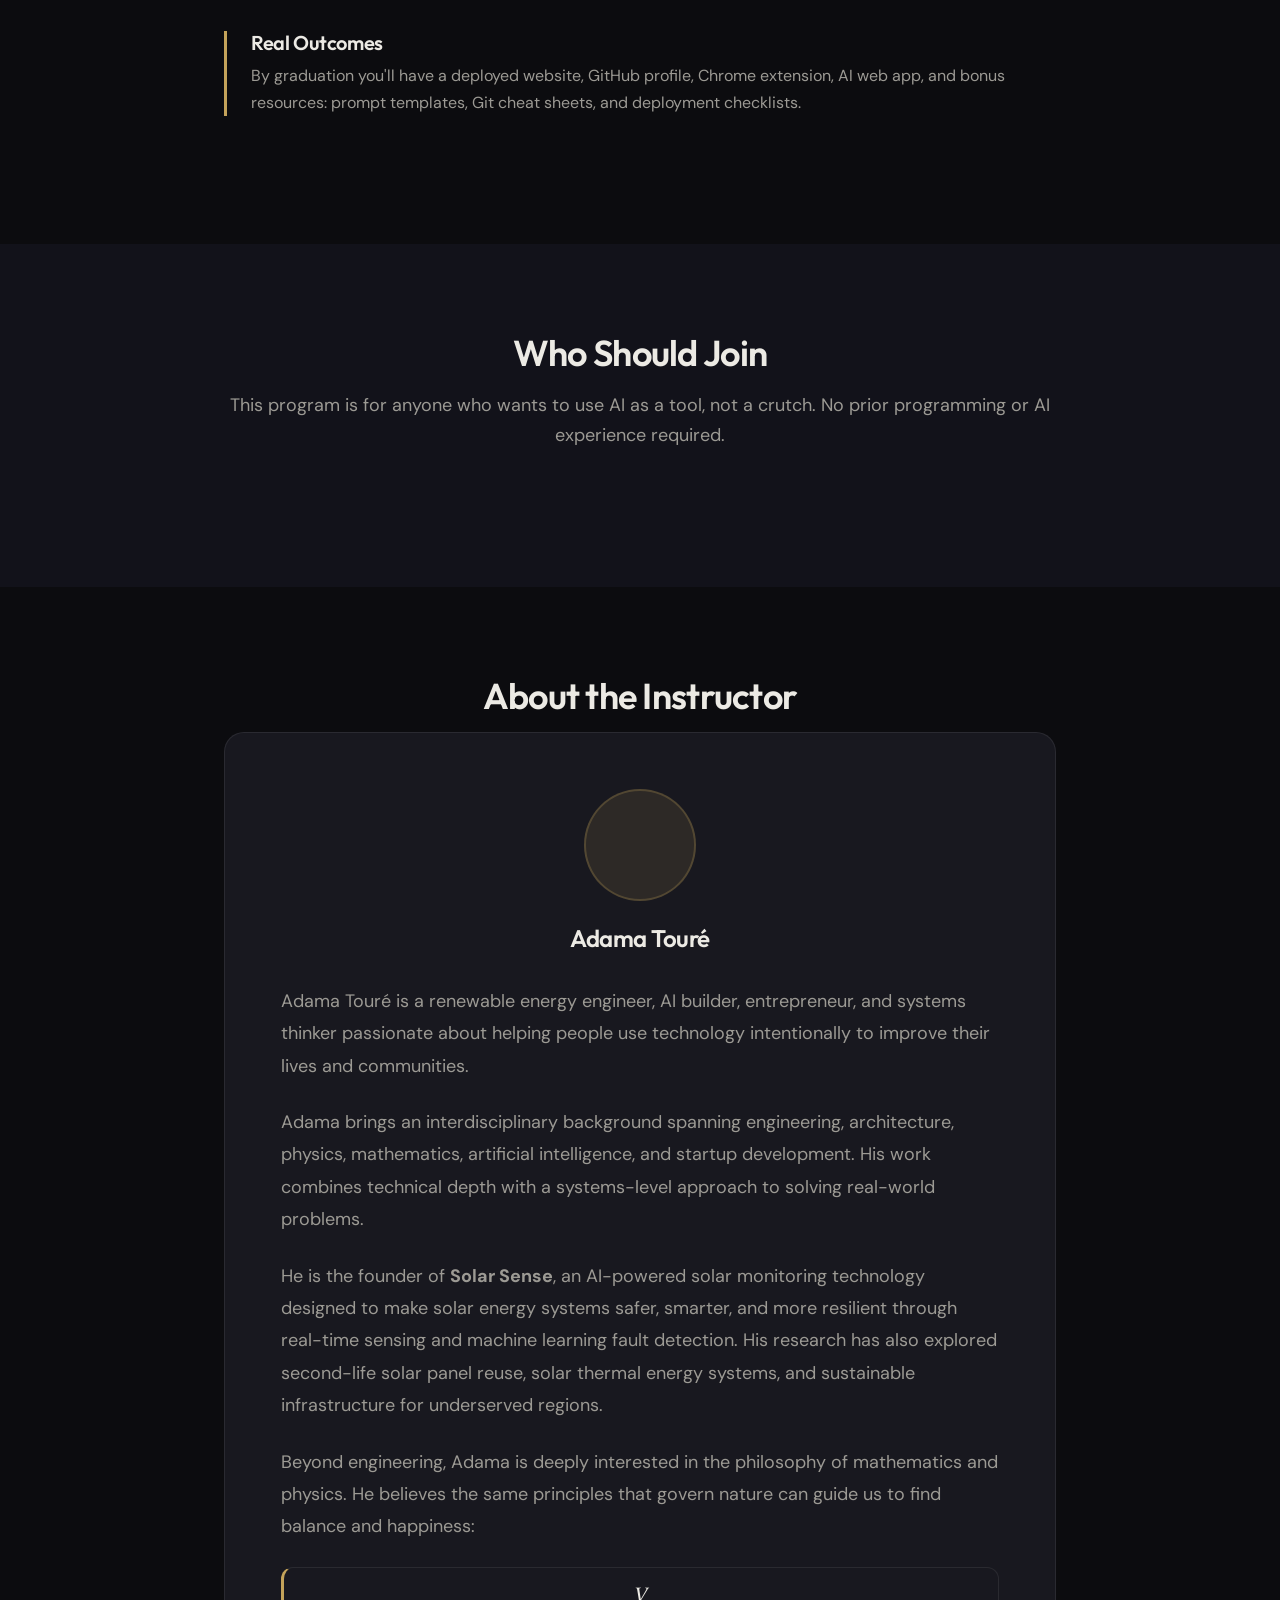
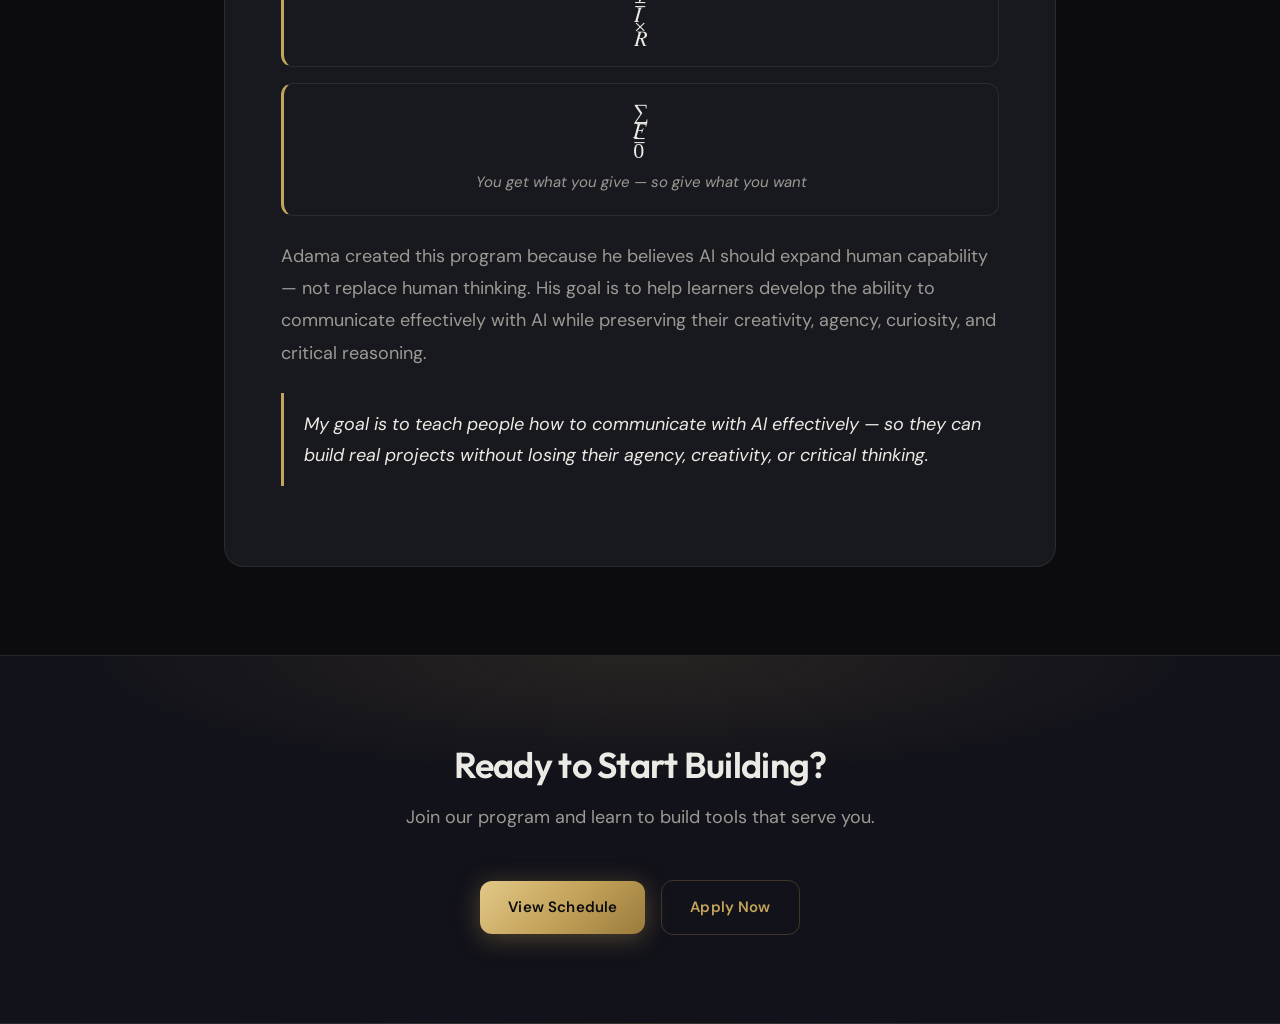
==== commit c65ff220: "Fix instructor equations to display on one line" ====
--- a/about.html
+++ b/about.html
@@ -104,9 +104,29 @@
             <p>
               Beyond engineering, Adama is deeply interested in the philosophy of mathematics and physics. He believes the same principles that govern nature can guide us to find balance and happiness:
             </p>
-            <ul class="instructor-principles">
-              <li><span class="topic-dot"></span><span><em>V = I × R</em></span></li>
-              <li><span class="topic-dot"></span><span>Sum of <em>F = 0</em> (You get what you give — so give what you want)</span></li>
+            <ul class="instructor-equations" aria-label="Physics principles">
+              <li>
+                <math class="math-equation" xmlns="http://www.w3.org/1998/Math/MathML" display="inline" aria-label="V equals I times R">
+                  <mrow>
+                    <mi>V</mi>
+                    <mo>=</mo>
+                    <mi>I</mi>
+                    <mo>×</mo>
+                    <mi>R</mi>
+                  </mrow>
+                </math>
+              </li>
+              <li>
+                <math class="math-equation" xmlns="http://www.w3.org/1998/Math/MathML" display="inline" aria-label="Sum of F equals zero">
+                  <mrow>
+                    <mo>∑</mo>
+                    <mi>F</mi>
+                    <mo>=</mo>
+                    <mn>0</mn>
+                  </mrow>
+                </math>
+                <span class="math-equation-note">You get what you give — so give what you want</span>
+              </li>
             </ul>
             <p>
               Adama created this program because he believes AI should expand human capability — not replace human thinking. His goal is to help learners develop the ability to communicate effectively with AI while preserving their creativity, agency, curiosity, and critical reasoning.
--- a/css/styles.css
+++ b/css/styles.css
@@ -905,20 +905,44 @@
   text-align: left;
 }
 
-.instructor-principles {
+.instructor-equations {
   list-style: none;
   padding: 0;
   margin: 0 0 1.5rem;
   display: grid;
-  gap: 0.75rem;
-}
-
-.instructor-principles li {
-  display: flex;
-  align-items: flex-start;
-  gap: 0.75rem;
-  font-size: 1.0625rem;
-  color: var(--text-muted);
+  gap: 1rem;
+}
+
+.instructor-equations li {
+  padding: 1.25rem 1.5rem;
+  background: var(--bg-card);
+  border: 1px solid var(--border);
+  border-left: 3px solid var(--gold);
+  border-radius: var(--radius-md);
+  text-align: center;
+}
+
+.math-equation {
+  display: inline-block;
+  margin: 0;
+  font-size: 1.375rem;
+  color: var(--text);
+  white-space: nowrap;
+  vertical-align: middle;
+}
+
+.math-equation mrow {
+  display: inline;
+  white-space: nowrap;
+}
+
+.math-equation-note {
+  display: block;
+  margin-top: 0.75rem;
+  font-size: 0.9375rem;
+  color: var(--text-muted);
+  font-style: italic;
+  text-align: center;
 }
 
 @media (min-width: 768px) {
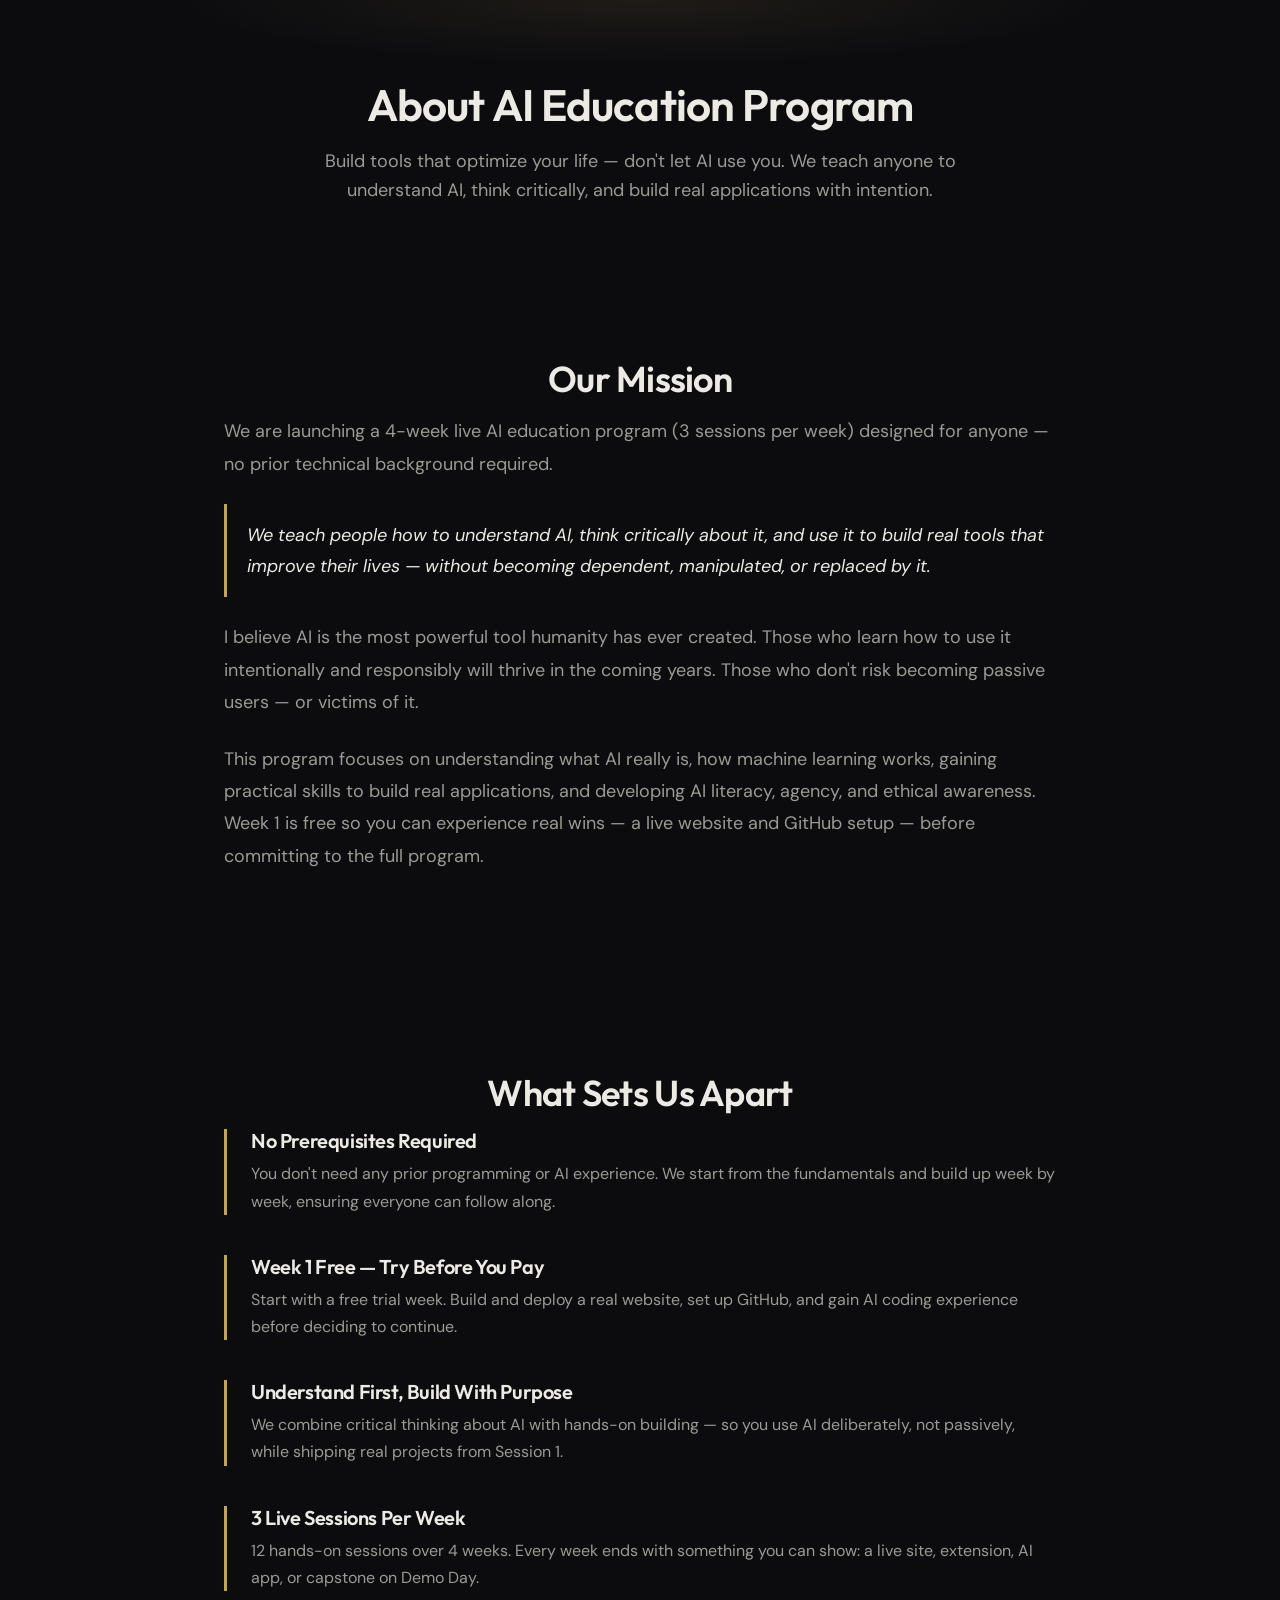
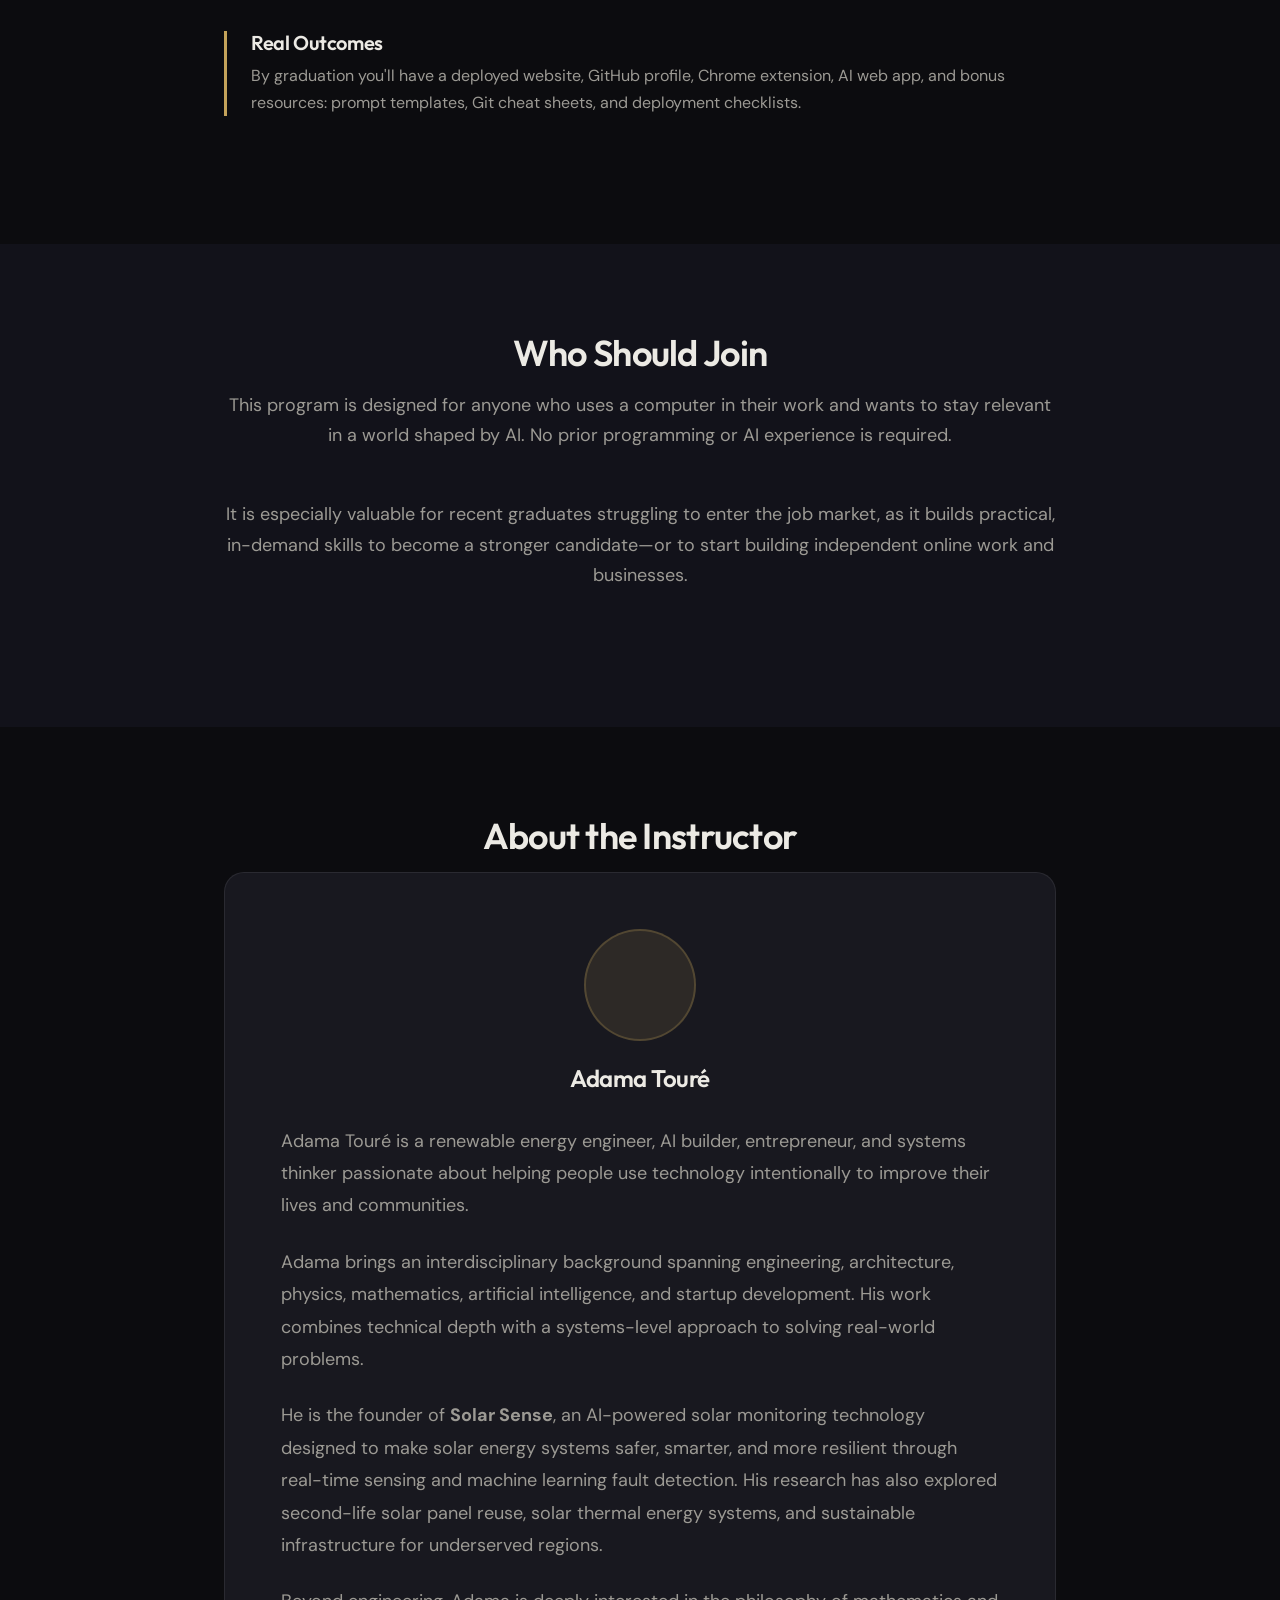
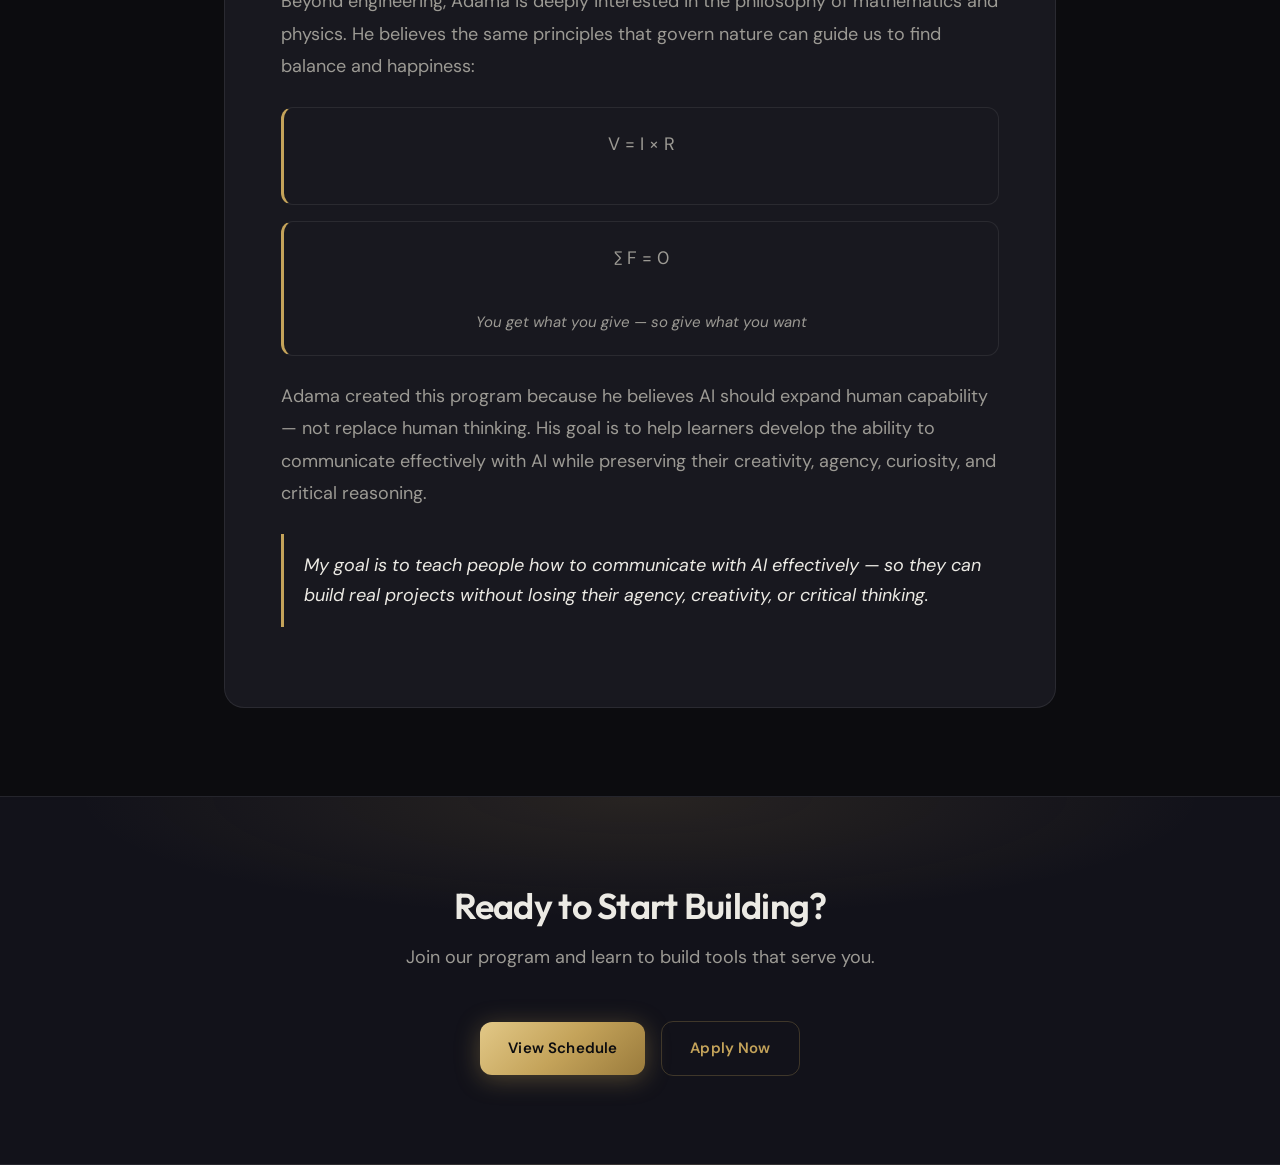
==== commit 7f58569b: "Update audience section copy and move it below CTA on home page" ====
--- a/about.html
+++ b/about.html
@@ -78,7 +78,12 @@
     <section class="section section-gray">
       <div class="container max-w-4xl">
         <h2 class="section-title text-center">Who Should Join</h2>
-        <p class="section-intro text-center">This program is for anyone who wants to use AI as a tool, not a crutch. No prior programming or AI experience required.</p>
+        <p class="section-intro text-center">
+          This program is designed for anyone who uses a computer in their work and wants to stay relevant in a world shaped by AI. No prior programming or AI experience is required.
+        </p>
+        <p class="section-intro text-center">
+          It is especially valuable for recent graduates struggling to enter the job market, as it builds practical, in-demand skills to become a stronger candidate—or to start building independent online work and businesses.
+        </p>
         <div id="about-audience" class="grid-2"></div>
       </div>
     </section>
@@ -106,25 +111,21 @@
             </p>
             <ul class="instructor-equations" aria-label="Physics principles">
               <li>
-                <math class="math-equation" xmlns="http://www.w3.org/1998/Math/MathML" display="inline" aria-label="V equals I times R">
-                  <mrow>
-                    <mi>V</mi>
-                    <mo>=</mo>
-                    <mi>I</mi>
-                    <mo>×</mo>
-                    <mi>R</mi>
-                  </mrow>
-                </math>
+                <p class="math-equation" role="math" aria-label="V equals I times R">
+                  <span class="math-sym">V</span>
+                  <span class="math-op">=</span>
+                  <span class="math-sym">I</span>
+                  <span class="math-op">×</span>
+                  <span class="math-sym">R</span>
+                </p>
               </li>
               <li>
-                <math class="math-equation" xmlns="http://www.w3.org/1998/Math/MathML" display="inline" aria-label="Sum of F equals zero">
-                  <mrow>
-                    <mo>∑</mo>
-                    <mi>F</mi>
-                    <mo>=</mo>
-                    <mn>0</mn>
-                  </mrow>
-                </math>
+                <p class="math-equation" role="math" aria-label="Sum of F equals zero">
+                  <span class="math-op">∑</span>
+                  <span class="math-sym">F</span>
+                  <span class="math-op">=</span>
+                  <span class="math-num">0</span>
+                </p>
                 <span class="math-equation-note">You get what you give — so give what you want</span>
               </li>
             </ul>
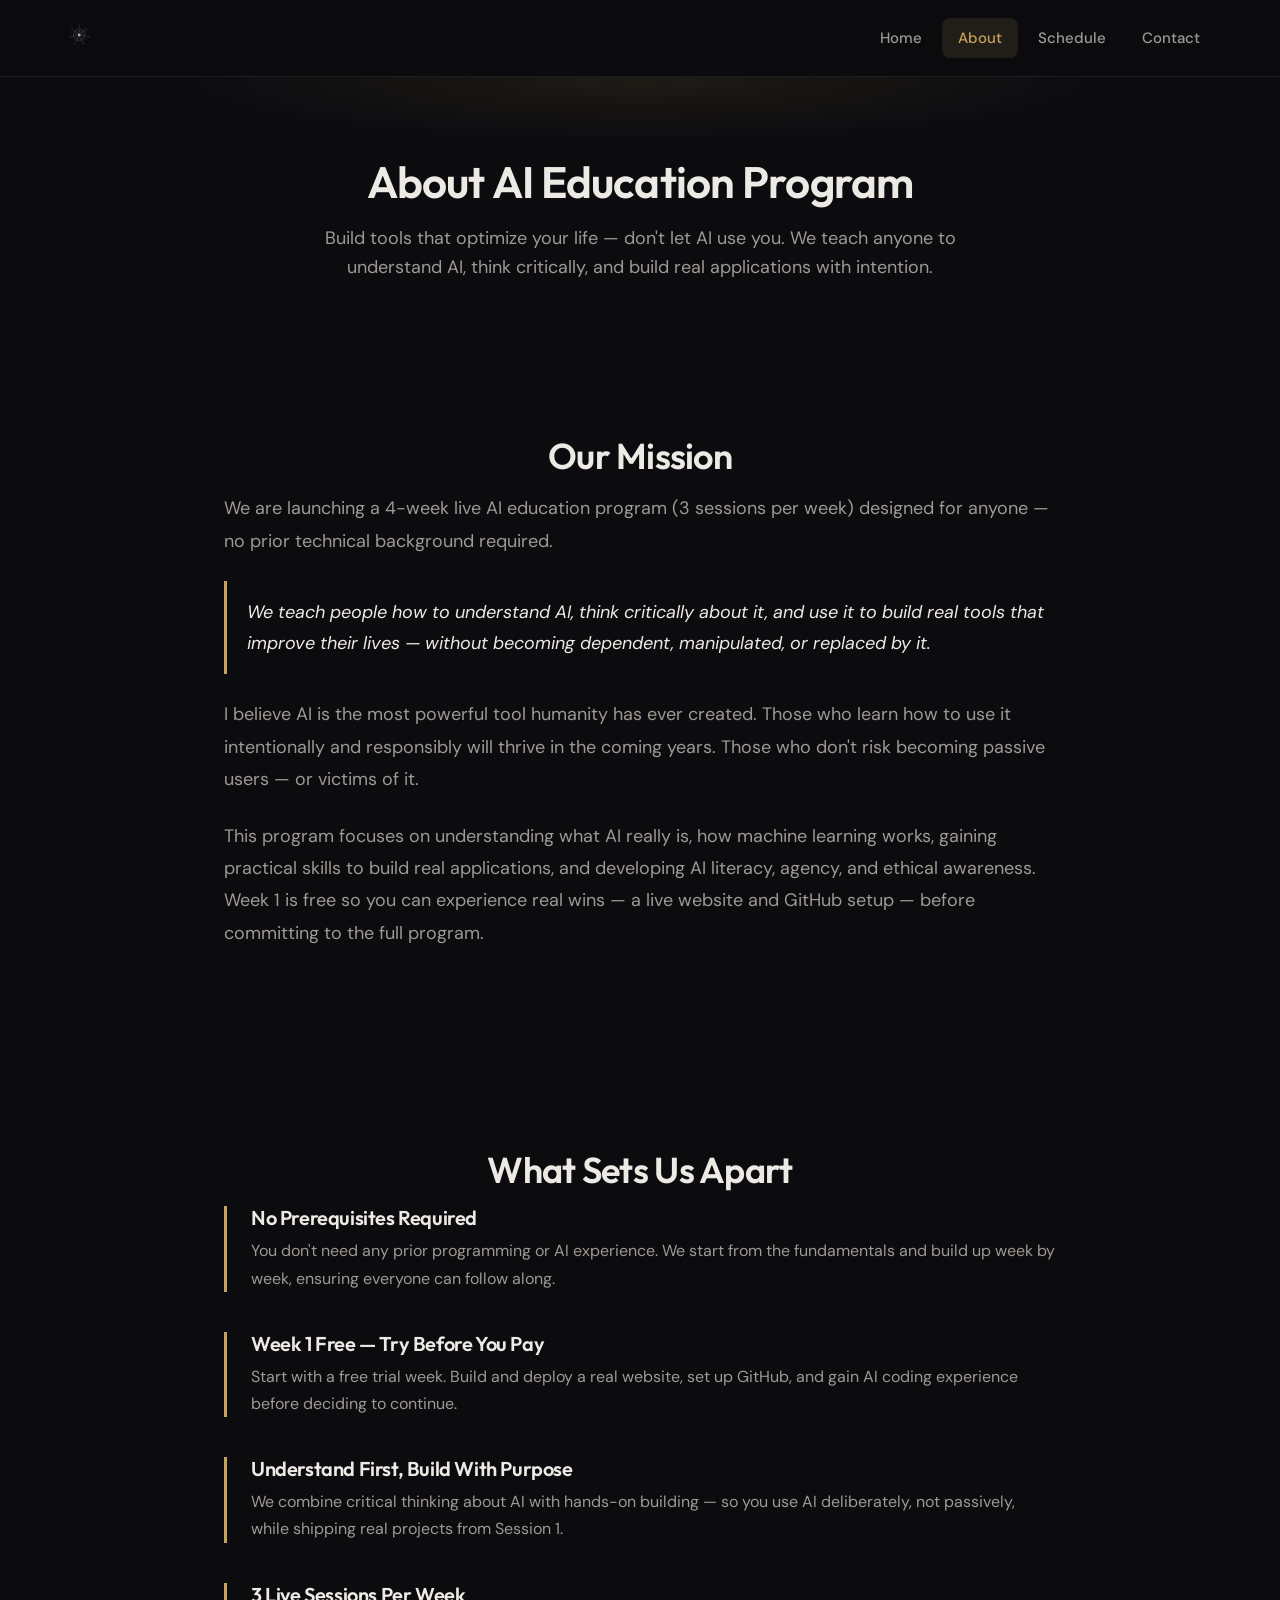
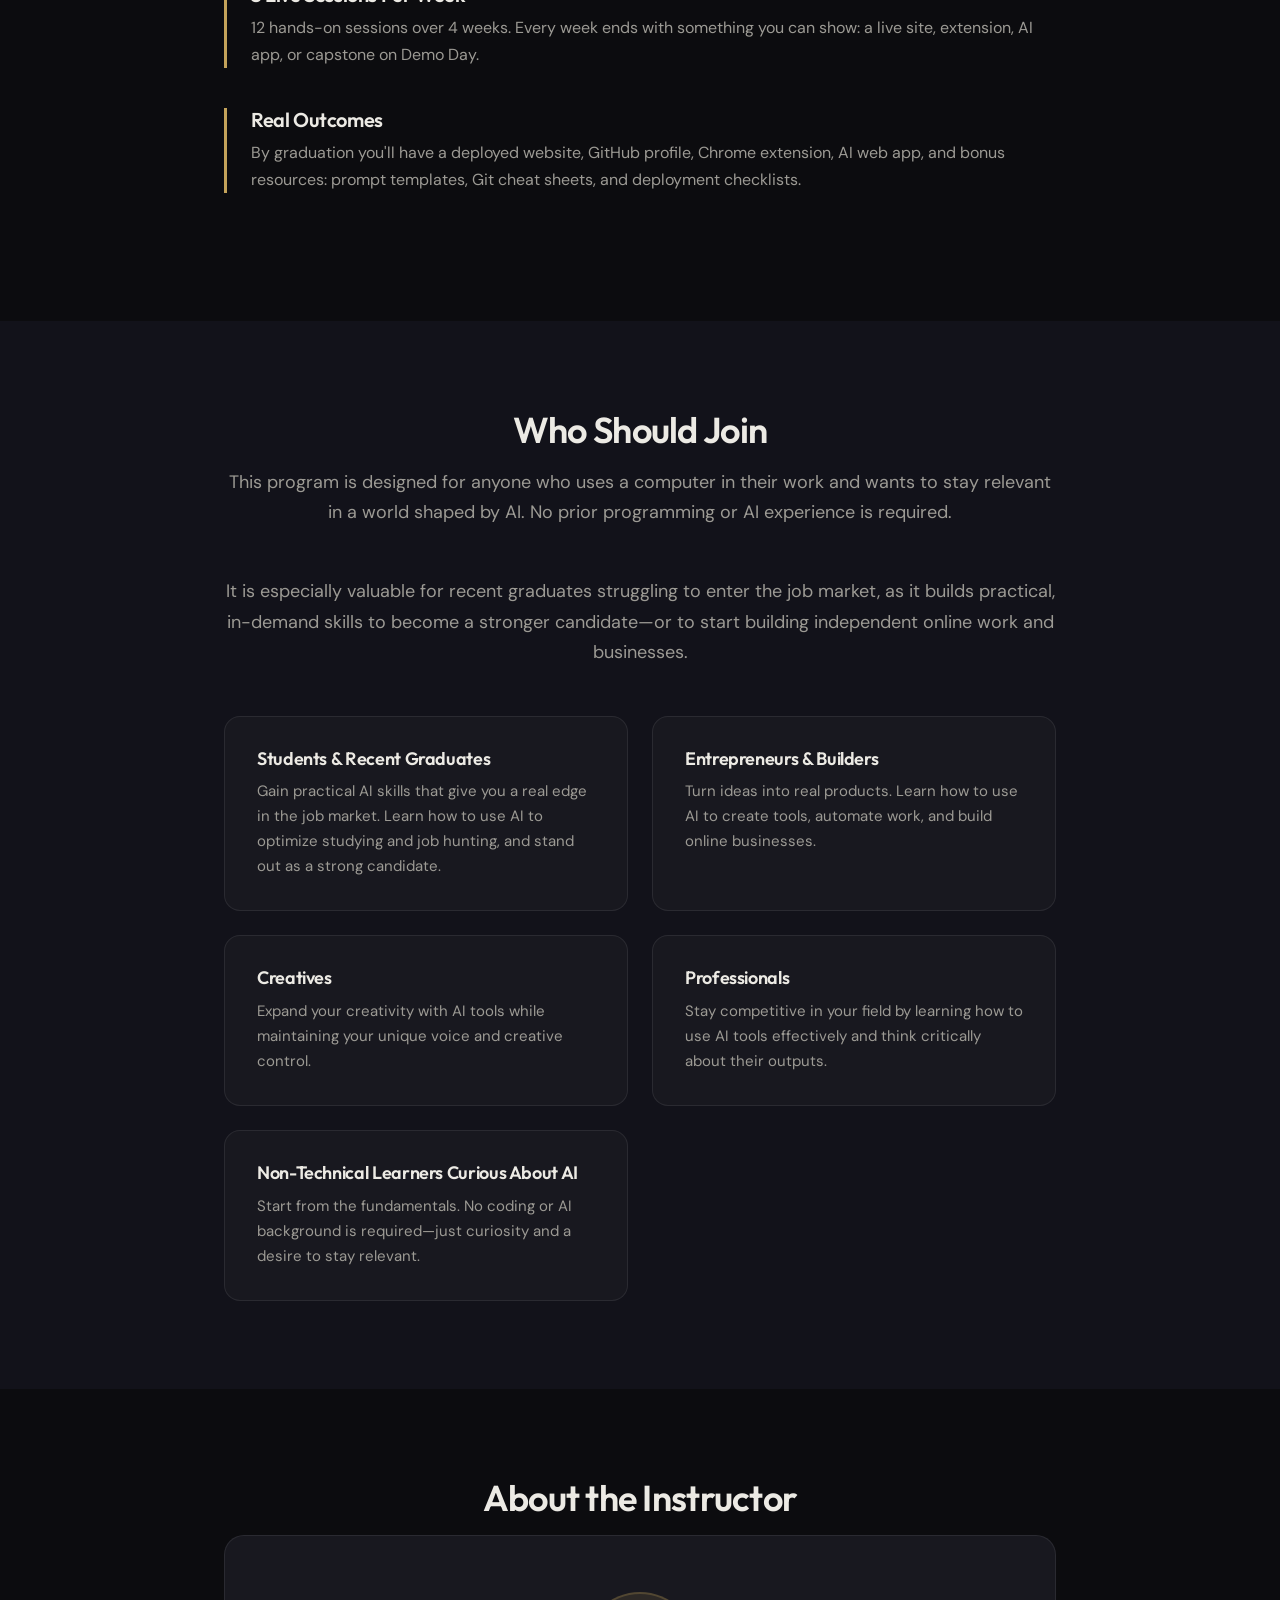
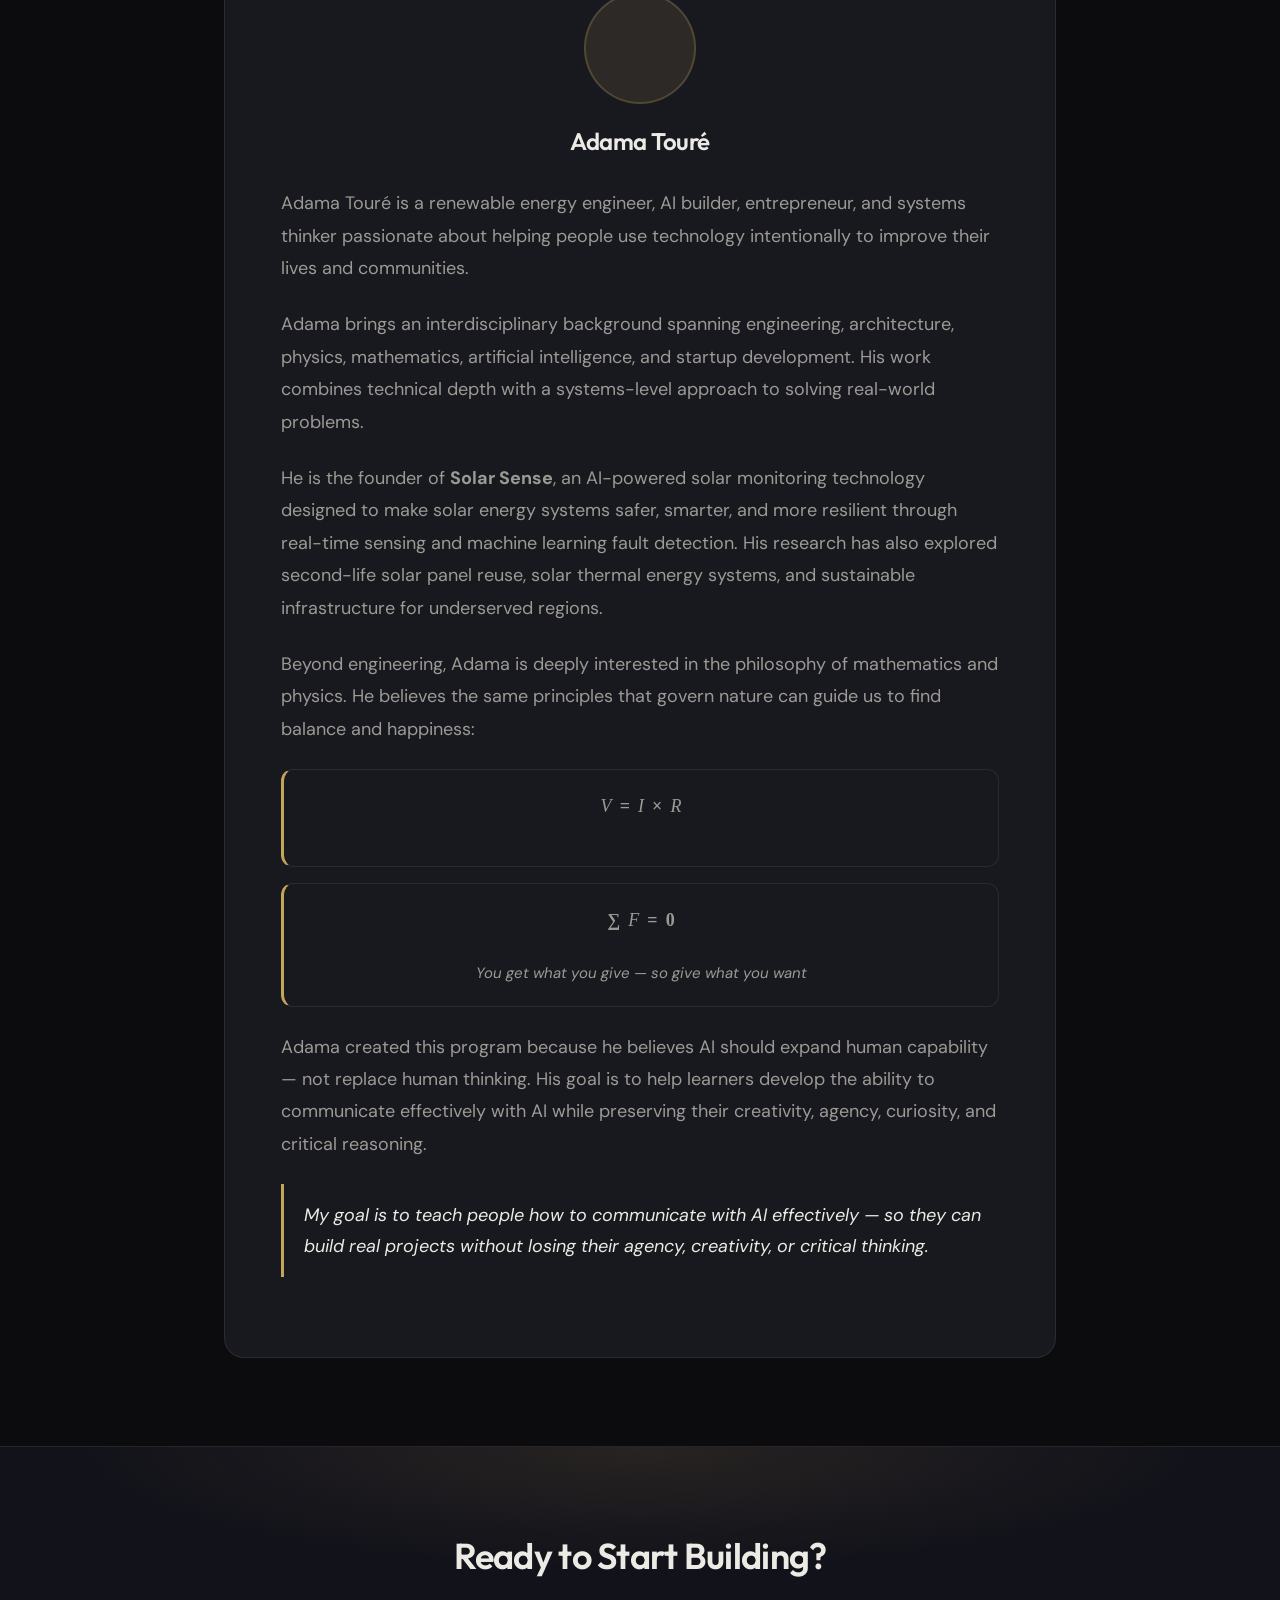
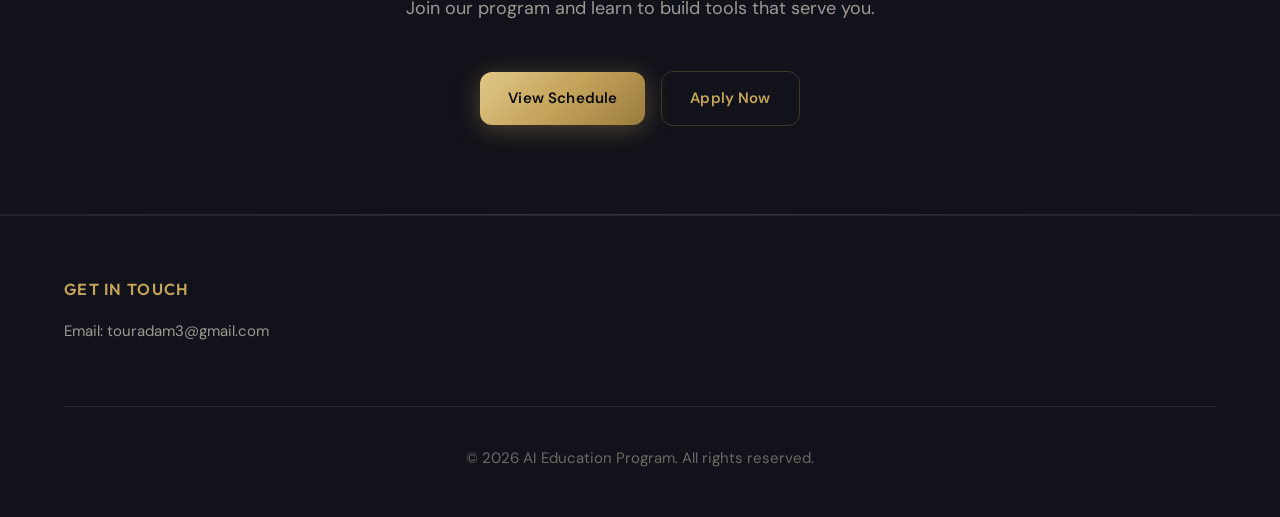
==== commit e7b1ad0b: "Add logo to site header and favicon from assets/logo.svg" ====
--- a/about.html
+++ b/about.html
@@ -9,6 +9,7 @@
   <link rel="preconnect" href="https://fonts.gstatic.com" crossorigin />
   <link href="https://fonts.googleapis.com/css2?family=DM+Sans:ital,opsz,wght@0,9..40,400;0,9..40,500;0,9..40,600;0,9..40,700&family=Outfit:wght@500;600;700&display=swap" rel="stylesheet" />
   <meta name="theme-color" content="#0c0c0f" />
+  <link rel="icon" href="assets/logo.svg" type="image/svg+xml" />
   <link rel="stylesheet" href="css/styles.css" />
 </head>
 <body>
--- a/css/styles.css
+++ b/css/styles.css
@@ -142,16 +142,22 @@
 }
 
 .logo {
-  font-family: var(--font-display);
-  font-size: 1.375rem;
-  font-weight: 700;
-  letter-spacing: -0.03em;
-  color: var(--gold);
-  transition: color 0.2s var(--ease);
+  display: inline-flex;
+  align-items: center;
+  line-height: 0;
+  transition: opacity 0.2s var(--ease);
 }
 
 .logo:hover {
-  color: var(--gold-light);
+  opacity: 0.9;
+}
+
+.logo-img {
+  display: block;
+  height: 2.75rem;
+  width: auto;
+  max-width: min(200px, 42vw);
+  object-fit: contain;
 }
 
 .nav-desktop {
@@ -923,17 +929,30 @@
 }
 
 .math-equation {
-  display: inline-block;
-  margin: 0;
-  font-size: 1.375rem;
+  display: flex;
+  flex-direction: row;
+  flex-wrap: nowrap;
+  align-items: center;
+  justify-content: center;
+  gap: 0.45em;
+  margin: 0;
+  padding: 0;
+  font-family: "Cambria Math", "Times New Roman", Georgia, serif;
+  font-size: 1.5rem;
+  line-height: 1;
   color: var(--text);
   white-space: nowrap;
-  vertical-align: middle;
-}
-
-.math-equation mrow {
-  display: inline;
-  white-space: nowrap;
+}
+
+.math-sym {
+  font-style: italic;
+  font-weight: 500;
+}
+
+.math-op,
+.math-num {
+  font-style: normal;
+  font-weight: 600;
 }
 
 .math-equation-note {
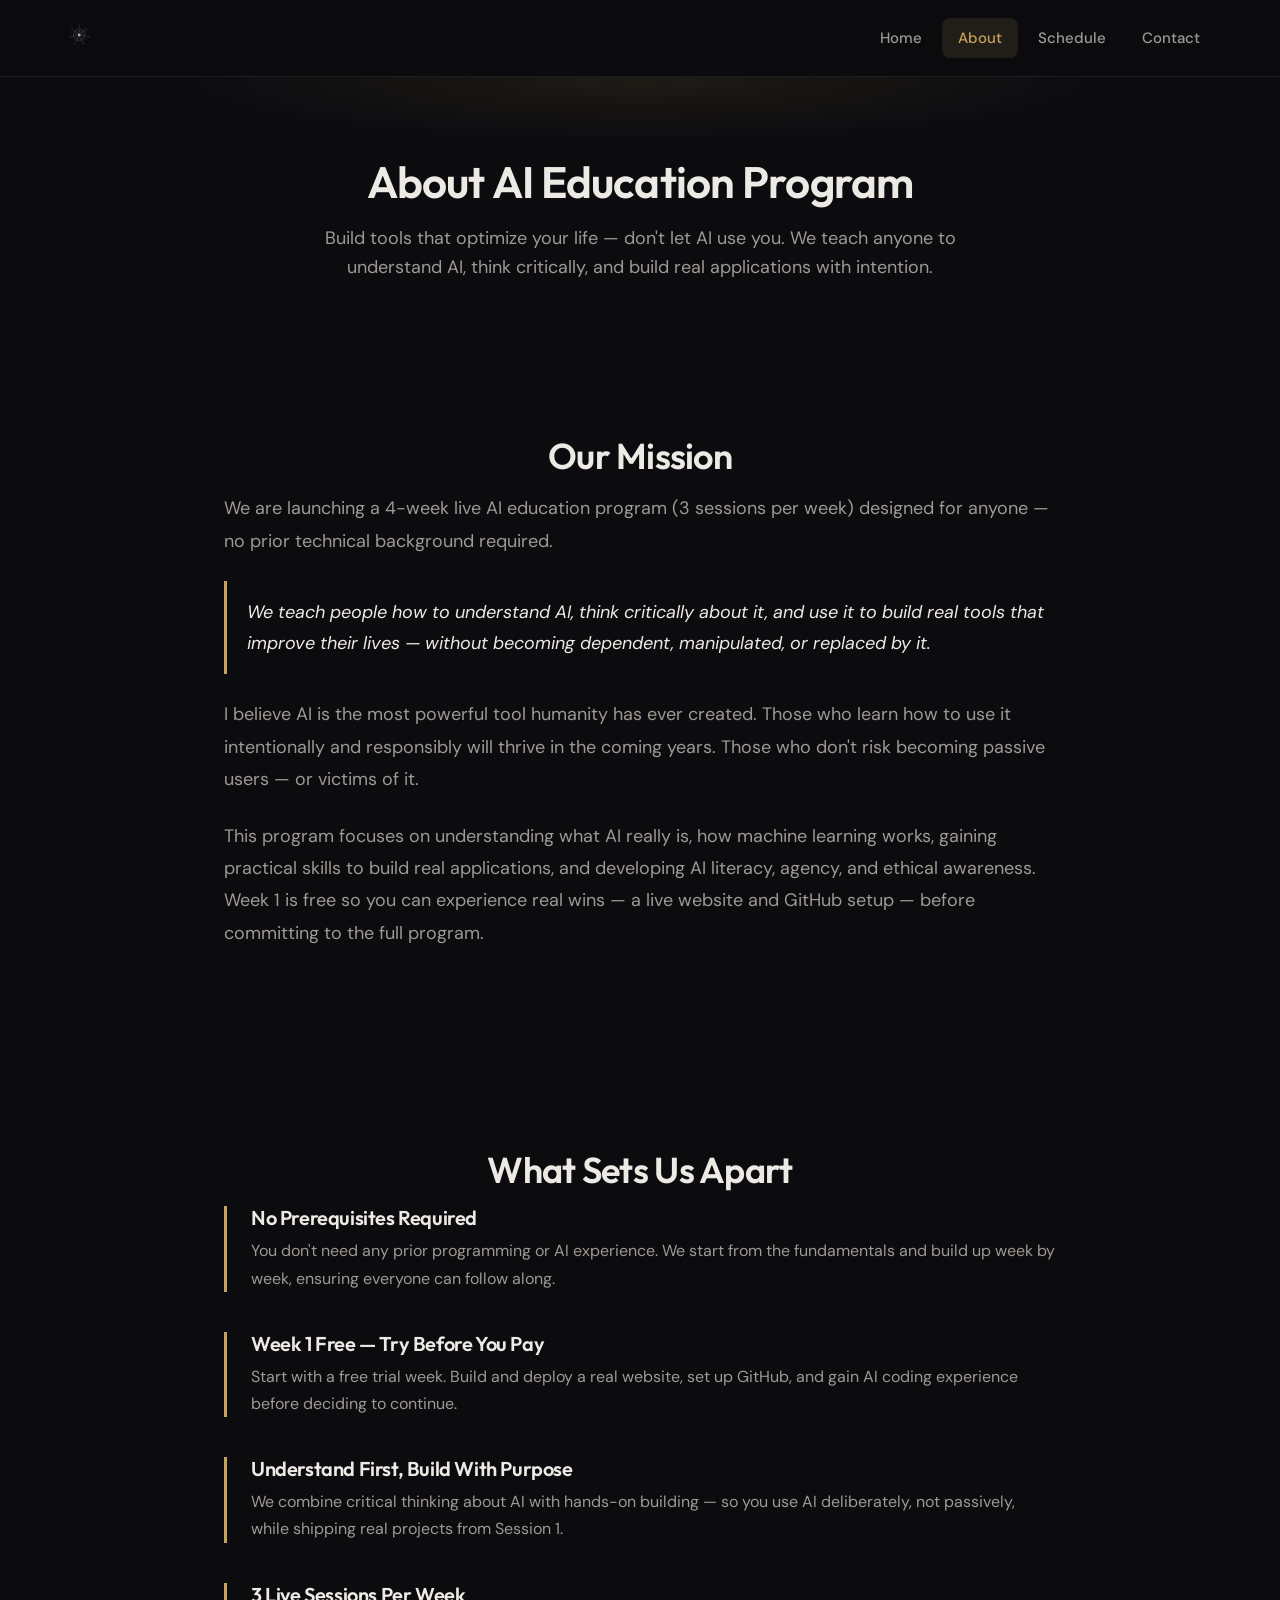
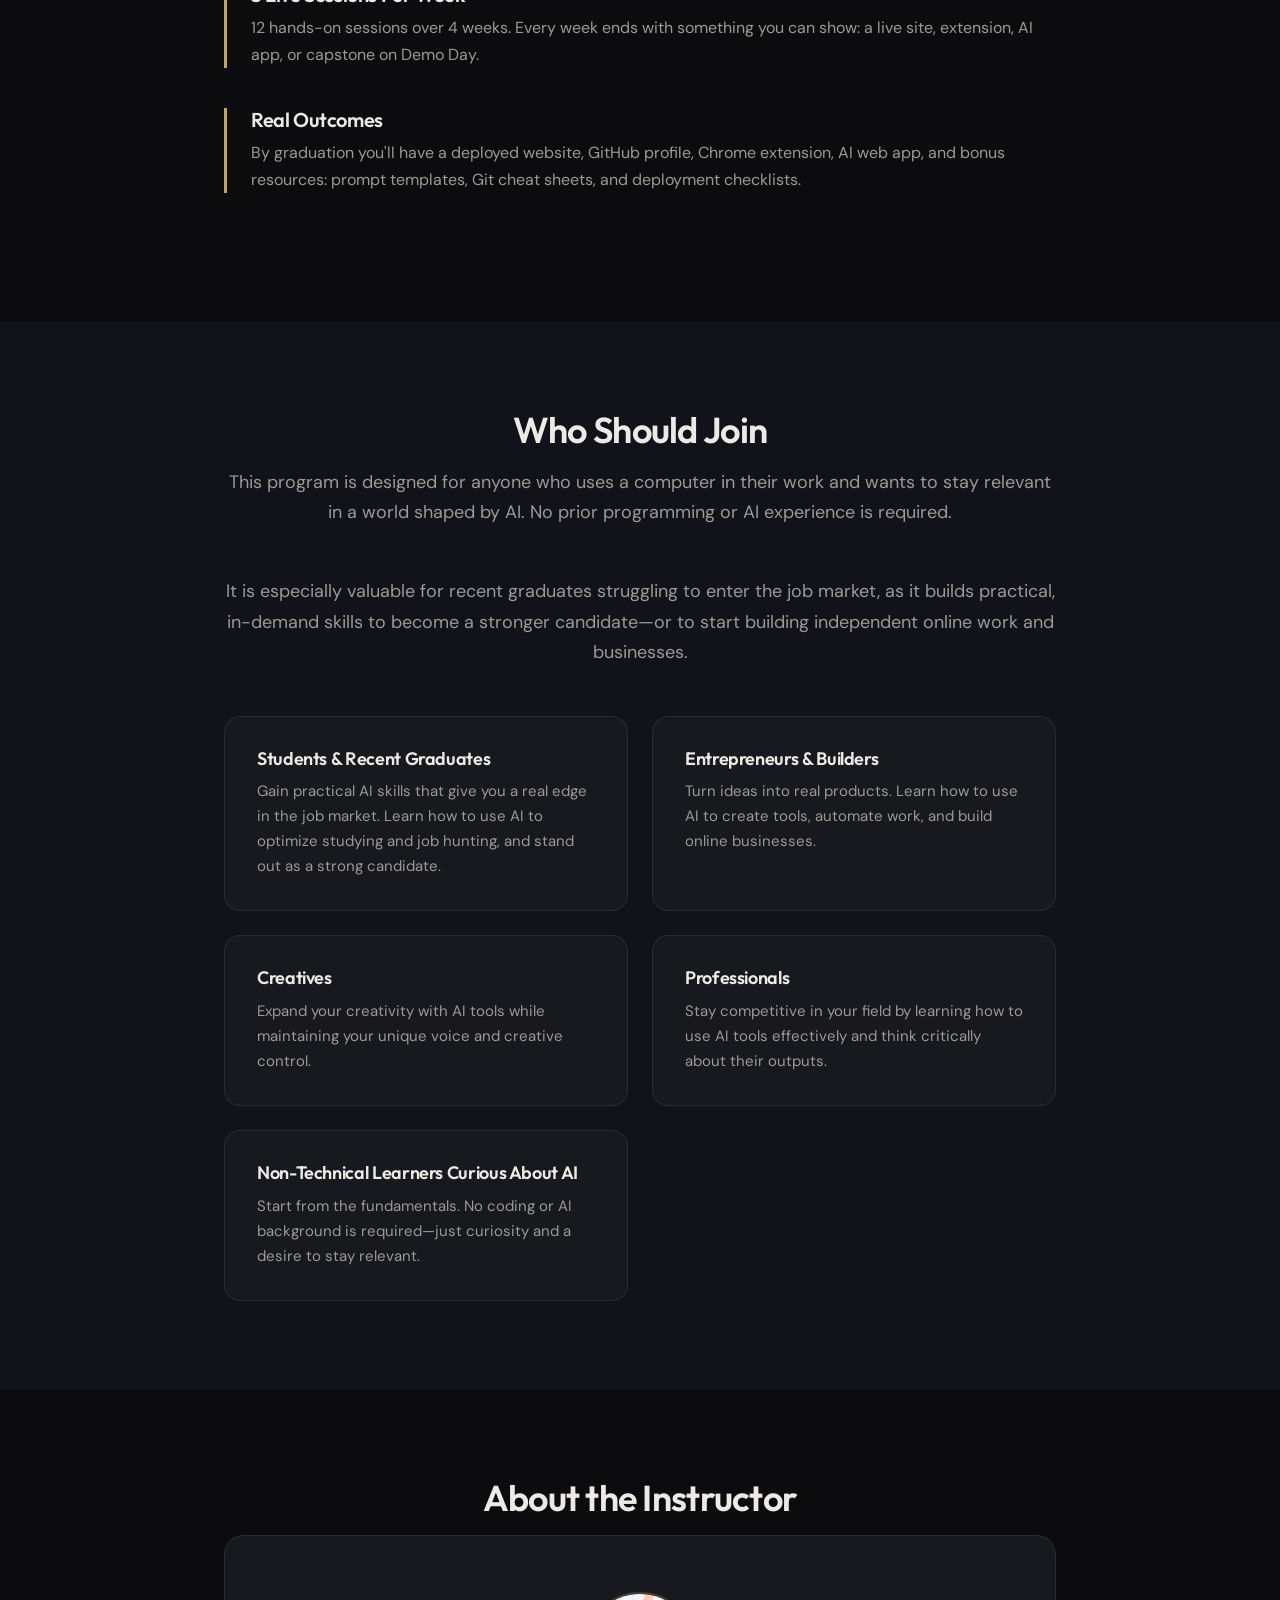
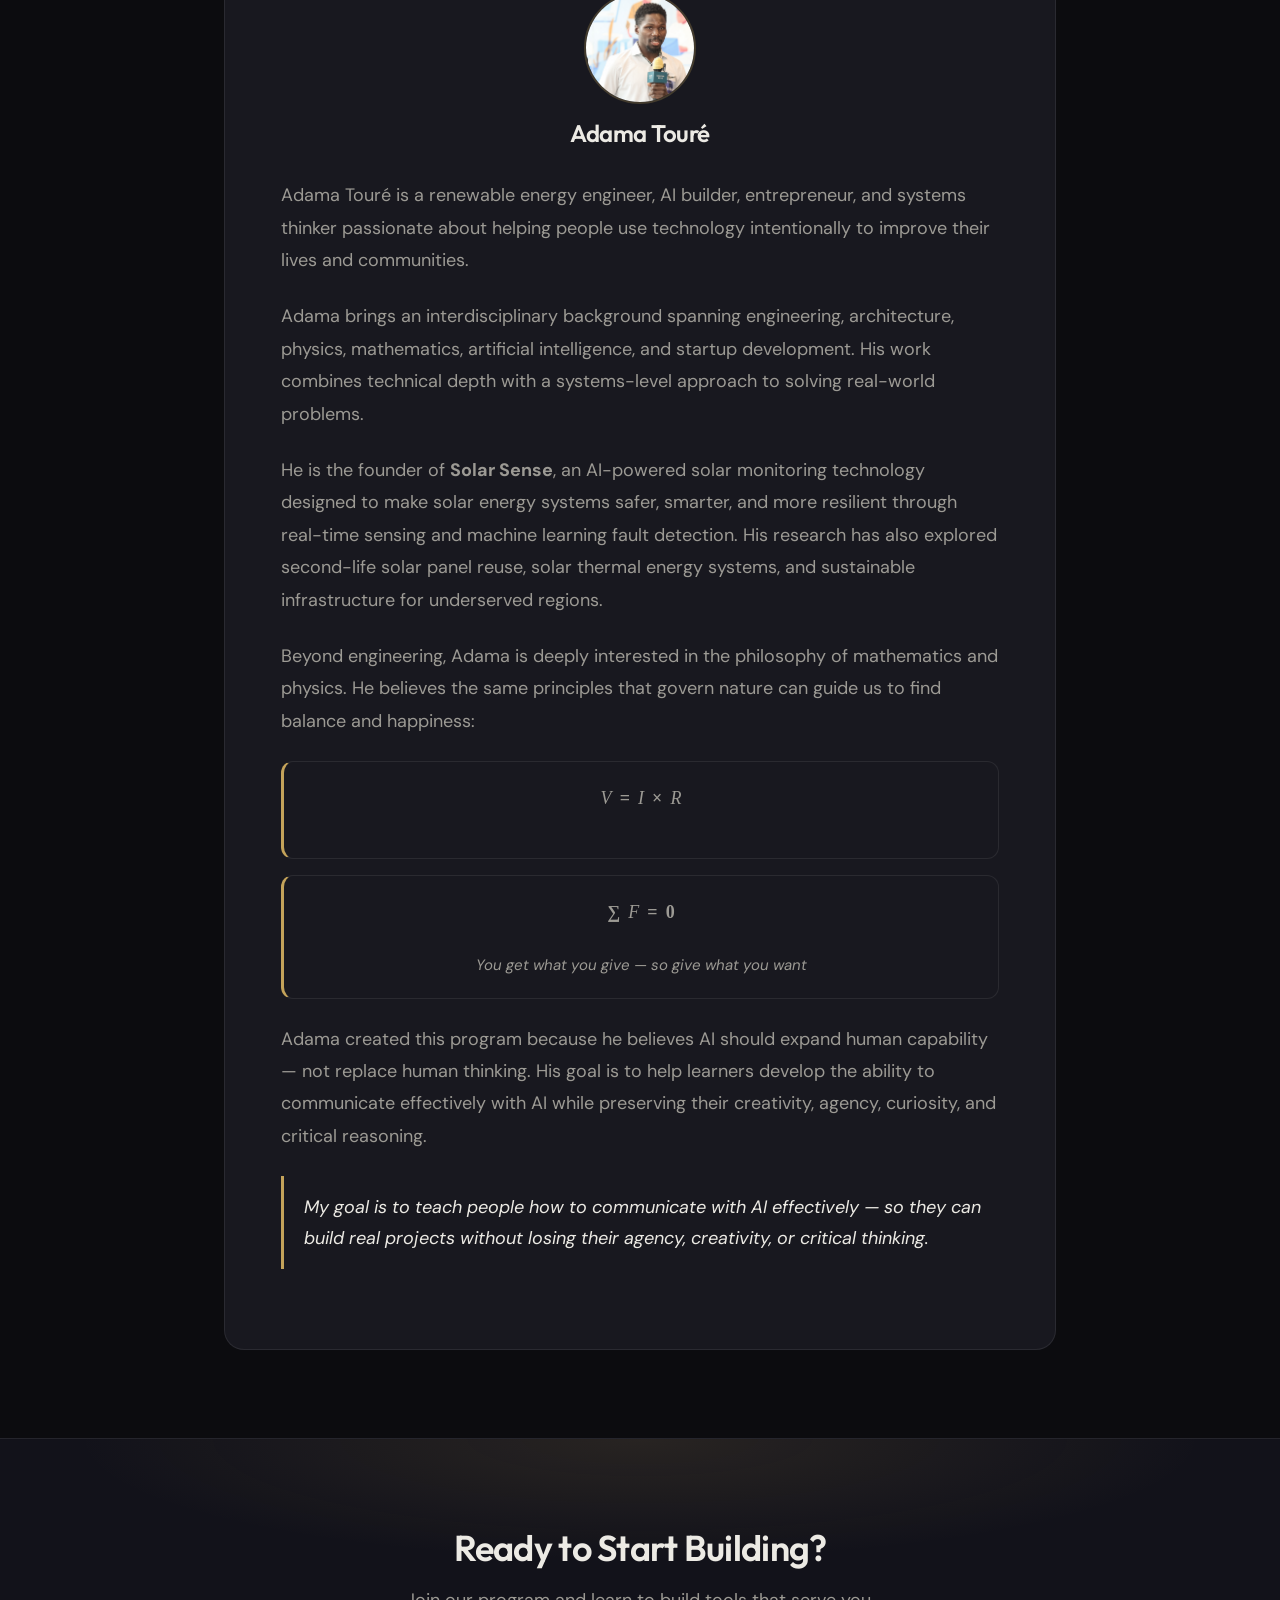
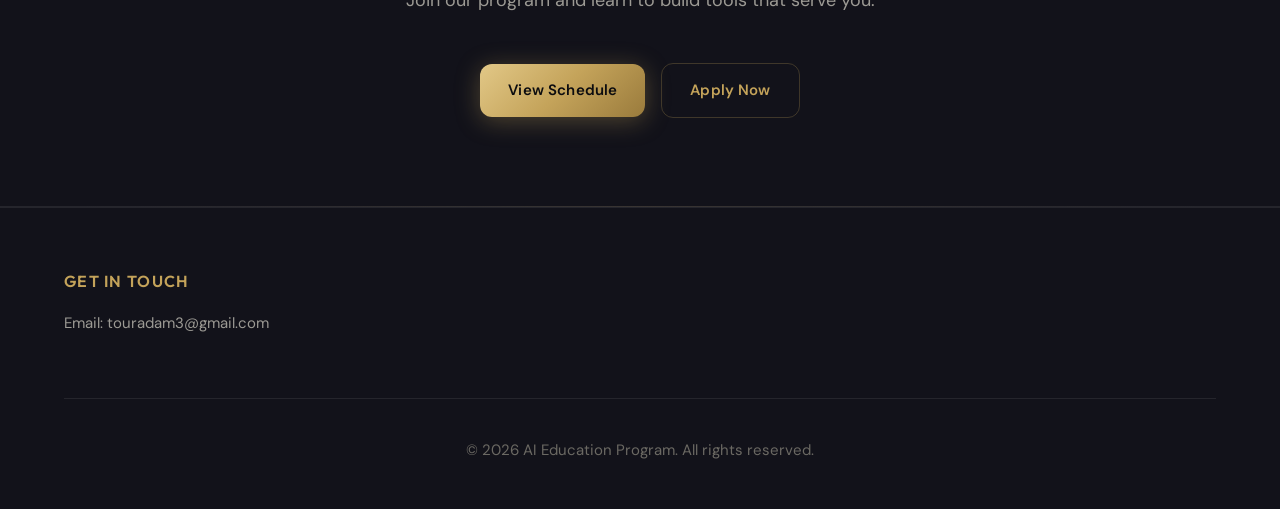
==== commit 06ae389a: "Add Adama instructor photo to about page bio" ====
--- a/about.html
+++ b/about.html
@@ -94,7 +94,7 @@
         <h2 class="section-title text-center mb-16">About the Instructor</h2>
         <div class="instructor-card">
           <div class="instructor-card-header text-center">
-            <div class="avatar-placeholder" aria-hidden="true"></div>
+            <img src="assets/adama.jpg" alt="Adama Touré" class="instructor-photo" width="112" height="112" />
             <h3>Adama Touré</h3>
           </div>
           <div class="prose instructor-bio">
--- a/css/styles.css
+++ b/css/styles.css
@@ -979,6 +979,17 @@
   margin: 0 auto 1.5rem;
 }
 
+.instructor-photo {
+  width: 7rem;
+  height: 7rem;
+  border: 2px solid var(--border-gold);
+  border-radius: 50%;
+  margin: 0 auto 1rem;
+  object-fit: cover;
+  object-position: center top;
+  display: block;
+}
+
 /* Program */
 .program-meta {
   display: flex;
